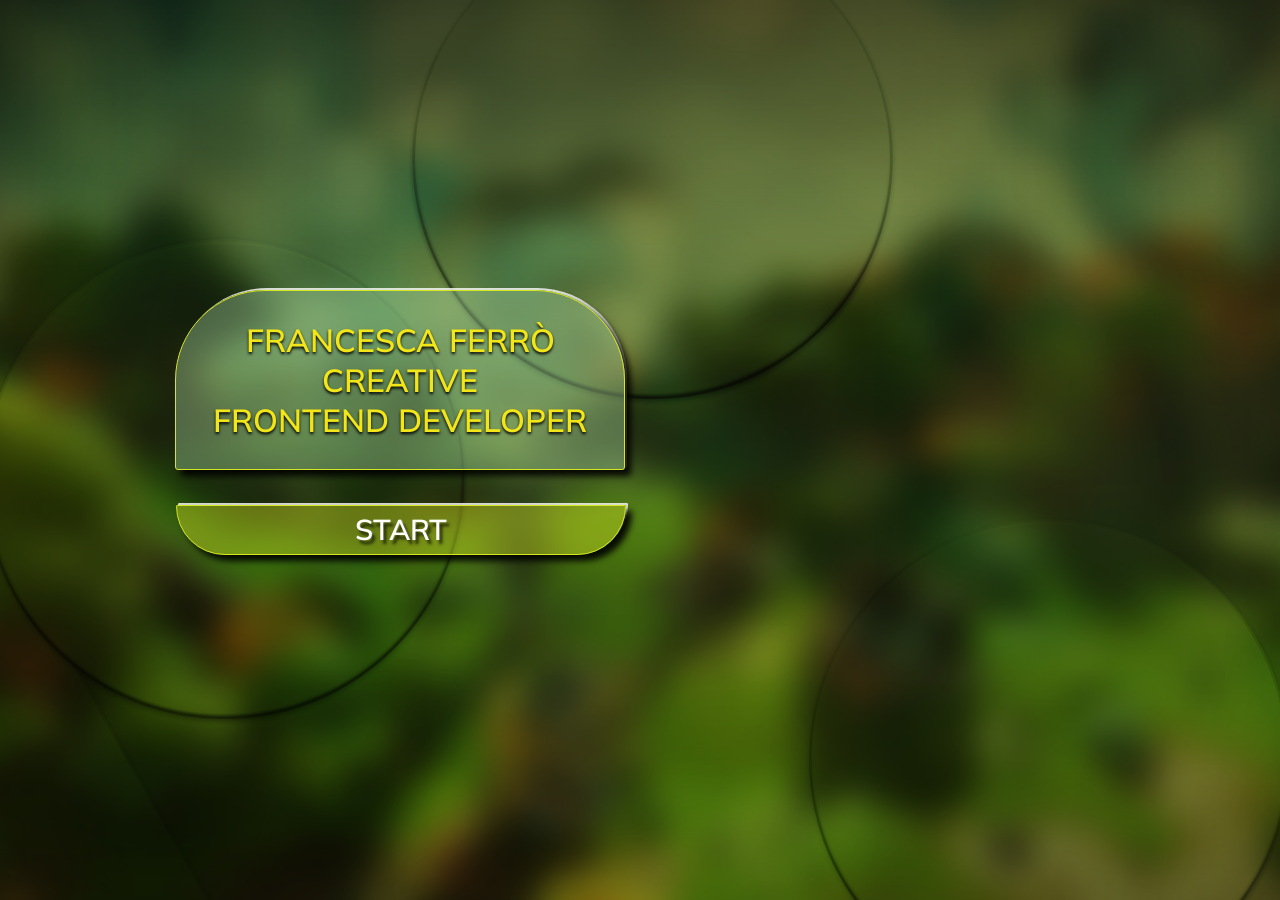
==== index.html @ b74ad6f1 "first commit" ====
<!DOCTYPE html>
<html lang="en">
<head>
    <meta charset="UTF-8">
    <meta name="viewport" content="width=device-width, initial-scale=1.0">
    <title>My portfolio</title>
    <link rel="preconnect" href="https://fonts.googleapis.com">
<link rel="preconnect" href="https://fonts.gstatic.com" crossorigin>
<link href="https://fonts.googleapis.com/css2?family=Mulish:ital,wght@0,200..1000;1,200..1000&display=swap" rel="stylesheet">
    <link rel="stylesheet" href="css/style.css">
</head>
<body>
    <section class="landing-page">
        <div class="landing-container">
            <div class="landing-content">
                <p>
                    FRANCESCA FERRÒ <br>
                    CREATIVE <br>
                    FRONTEND DEVELOPER
                </p>
            </div>
            <div class="button-start">
                <a href="projects.html"><button class="btn">START</button>
                </a>
            </div>
            <div class="landing-video">
                <video autoplay muted loop>
                    <source src="images/Website_Chipolata_Idle_LandingPage.webm" type="video/webm">
                </video>
            </div>
    </section>
    
</body>
</html>
---- css/style.css ----
*{
    margin: 0;
    padding: 0;
    box-sizing: border-box;
}

:root{
    --text_color:#f2e518;
}



.landing-page{
    background: url(../images/background_LandinPage.png)no-repeat center center;
    background-size: cover;
    height: auto;
    
    
}

.landing-container{
    display: flex;
    justify-content: space-between;
    align-items: center;
    height: 100vh;
    overflow: hidden;
   
}


.landing-content{
    position: absolute;
    background: rgba(163,211,156,0.4);
    background-size: contain;
    border-radius: 130px 130px 3px 3px;
    border: 0.8px solid rgb(214, 230, 33);
    box-shadow:  6px 6px 6px rgba(0,0,0,0.9),  2px -2px 0 rgba(255,255,255,0.8);
    margin:auto 0 auto 60px; 
    width: 650px;
    height: 220px;
    display: flex;
    flex-direction: column;
    align-items: center;
    justify-content: center;
    transform: translateX(200px) translateY(-50px);

   
}

.landing-content p{
    position: relative;
    display: block;
    font-family: "Mulish";
    font-weight: 600;
    color: var(--text_color) ;
    text-shadow: 0 2px 3px black;
    text-align: center;
    font-size: 2.8rem;
    margin: 0px auto 0px auto;
    
}

.landing-video{
    height: 107vh;   
}

.landing-video video{
    position: fixed;
    width: 750px;
    height: 750px;
    bottom: 0px;
    right: -80px;  
}

.button-start{
    position: absolute;
    background: rgba(214, 230, 33,0.4) ;
    border: 0.8px solid #d6e621;
    box-shadow:  6px 6px 6px rgba(0,0,0,0.9),  2px -2px 0 rgba(255,255,255,0.8);
    transform: translateX(260px) translateY(150px);  
    width: 650px;
    height: 60px;
    border-radius: 3px 3px 130px 130px;
}

.button-start a{
    display: flex;
    justify-content: center;
    align-items: center;
    text-decoration: none;
   
}

.btn{
    position: relative;
    background: none;
    border: none;
    font-family: "Mulish";
    font-weight: 600;
    color: white;
    text-shadow:  3px 4px 3px rgba(0,0,0,0.7),  0.5px -0.5px 0 rgba(255,255,255,0.3);
    font-size: 2.5rem;
    cursor: pointer;
    margin-top: 5px;
   
}

.btn:hover{
    color: var(--text_color);
    font-size: 3rem;
    
}

/* Media queries */

@media (min-width:1025px) and (max-width:1439px){
    .landing-content{
        width: 450px;
        height: 180px;
        border-radius: 90px 90px 3px 3px;
        transform: translateX(115px) translateY(-70px);
    }

    .landing-content p{
        font-size: 2rem;
    }

    .landing-video video{
        width: 550px;
        height: 550px;
        transform: translateX(710px) translateY(108px);
    }

    .button-start{
        width: 450px;
        height: 50px;
        transform: translateX(176px) translateY(80px);
    }

    .btn{
        font-size: 1.8rem;
    } 
}

@media(min-width:768px) and (max-width:1024px){

    .landing-content{
        width: 450px;
        height: 180px;
        border-radius: 90px 90px 3px 3px;
        transform: translateX(95px) translateY(-70px);
    }

    .landing-content p{
        font-size: 2rem;
    }

    .landing-video video{
        width: 550px;
        height: 550px;
    }

    .button-start{
        width: 450px;
        height: 50px;
        transform: translateX(155px) translateY(80px);
    }

    .btn{
        font-size: 1.8rem;
    }
}

@media (min-width:481px) and (max-width:768px){

    .landing-content{
        width: 350px;
        height: 125px;
        transform: translateX(30px) translateY(-80px);
        border-radius: 60px 60px 3px 3px;
    }

    .landing-content p{
        font-size: 1.4rem;
    }

    .landing-video video{
        width: 525px;
        height: 525px;
    }

    .button-start{
        width: 350px;
        height: 50px;
        transform: translateX(90px) translateY(30px);
    }

    .btn{
        margin-top: 10px;
        font-size: 1.5rem;
    }
}

@media (min-width:376px) and (max-width:480px){
    .landing-page{
        width: 100%;
        height: auto;
        
    }

    .landing-container{
        display: block;
        height: auto;
    }

    .landing-content{
        border-radius: 60px 60px 3px 3px;
        width: 280px;
        height: 125px;
        transform: translateX(20px) translateY(50px);
    }

    .landing-content p{
        font-size: 1.3rem;
        
    }

    .landing-video{
        height: 100vh;
    }

    .landing-video video{
        width: 450px;
        height: 450px;
    }

    .button-start{
        width: 280px;
        height: 45px;
        transform: translateX(82px) translateY(190px);
    }

    .btn{
        font-size: 1.2rem;
        margin-top: 10px;
    }
}
@media (min-width:320px) and (max-width:375px){
    .landing-page{
        width: 100%;
        height: auto;
        
    }

    .landing-container{
        display: block;
        height: auto;
    }

    .landing-content{
        border-radius: 60px 60px 3px 3px;
        width: 280px;
        height: 125px;
        transform: translateX(-5px) translateY(50px);
    }

    .landing-content p{
        font-size: 1.3rem;
    }

    .landing-video{
        height: 100vh;
    }

    .landing-video video{
        width: 450px;
        height: 450px;
    }

    .button-start{
        width: 280px;
        height: 45px;
        transform: translateX(56px) translateY(190px);
    }

    .btn{
        font-size: 1.2rem;
        margin-top: 10px;
    }
}

@media (min-width:0px) and (max-width:320px){
    .landing-page{
        width: 100%;
        height: auto;
        
    }

    .landing-container{
        display: block;
        height: auto;
    }

    .landing-content{
        border-radius: 60px 60px 3px 3px;
        width: 250px;
        height: 125px;
        transform: translateX(-25px) translateY(50px);
    }

    .landing-content p{
        font-size: 1.2rem;
    }

    .landing-video{
        height: 100vh;
    }

    .landing-video video{
        width: 450px;
        height: 450px;
    }

    .button-start{
        width: 250px;
        height: 40px;
        transform: translateX(37px) translateY(190px);
    }

    .btn{
        font-size: 1.2rem;
    }
}
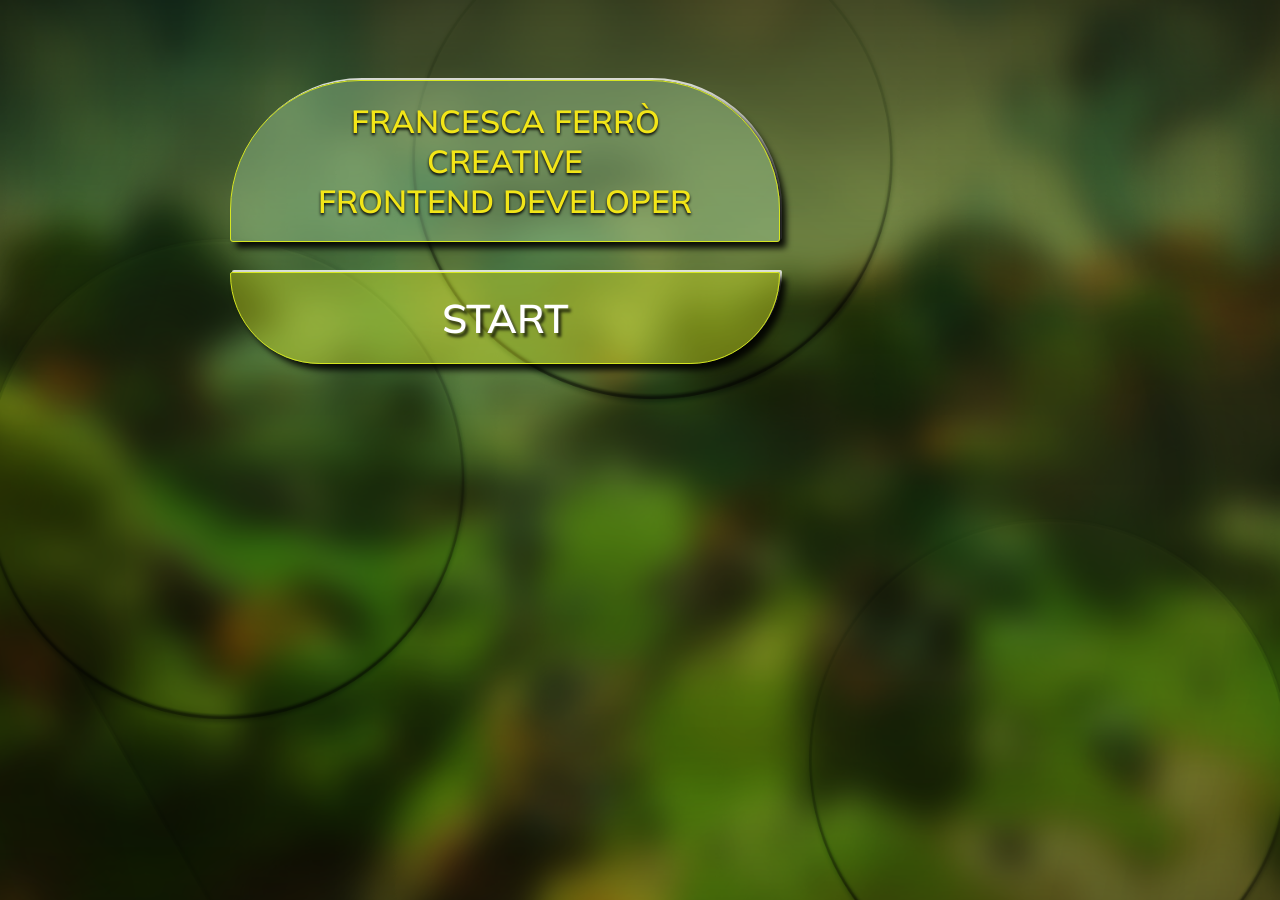
==== commit ae8da367: "second commit adjust webm and layout" ====
--- a/index.html
+++ b/index.html
@@ -11,25 +11,27 @@
     <link rel="stylesheet" href="css/style.css">
 </head>
 <body>
-    <section class="landing-page">
+    <section class="landing-page-section">
         <div class="landing-container">
-            <div class="landing-content">
-                <p>
+            <div class="content-left">
+               <div class="landing-content">
+                   <p>
                     FRANCESCA FERRÒ <br>
                     CREATIVE <br>
                     FRONTEND DEVELOPER
-                </p>
-            </div>
-            <div class="button-start">
-                <a href="projects.html"><button class="btn">START</button>
-                </a>
+                    </p>
+                </div>
+                <div class="button-start">
+                    <a href="projects.html"><button class="btn">START</button>
+                    </a>
+                </div>
             </div>
             <div class="landing-video">
-                <video autoplay muted loop>
+                <video autoplay muted loop preload="none" id="video">
                     <source src="images/Website_Chipolata_Idle_LandingPage.webm" type="video/webm">
                 </video>
             </div>
+        </div>
     </section>
-    
 </body>
 </html>
--- a/css/style.css
+++ b/css/style.css
@@ -9,79 +9,88 @@
     --text_color:#f2e518;
 }
 
-
-
-.landing-page{
+body{
     background: url(../images/background_LandinPage.png)no-repeat center center;
     background-size: cover;
+    width: 100vw;
     height: auto;
+    overflow: hidden;
+}
+
+.landing-page-section{
+    width: 100vw;
+    height:100vh;
+    overflow: hidden;
     
     
 }
 
 .landing-container{
     display: flex;
-    justify-content: space-between;
+    justify-content:space-between;
     align-items: center;
     height: 100vh;
     overflow: hidden;
    
 }
 
+.content-left{
+    display: block;
+    width: 100%;
+    height: auto;
+    margin-left: 15%;
+    
+}
+
 
 .landing-content{
-    position: absolute;
     background: rgba(163,211,156,0.4);
     background-size: contain;
     border-radius: 130px 130px 3px 3px;
     border: 0.8px solid rgb(214, 230, 33);
     box-shadow:  6px 6px 6px rgba(0,0,0,0.9),  2px -2px 0 rgba(255,255,255,0.8);
-    margin:auto 0 auto 60px; 
-    width: 650px;
-    height: 220px;
+    width: auto;
+    height: auto;
     display: flex;
-    flex-direction: column;
     align-items: center;
     justify-content: center;
-    transform: translateX(200px) translateY(-50px);
-
-   
+    overflow: hidden;
+  
 }
 
 .landing-content p{
-    position: relative;
-    display: block;
     font-family: "Mulish";
     font-weight: 600;
     color: var(--text_color) ;
     text-shadow: 0 2px 3px black;
     text-align: center;
     font-size: 2.8rem;
-    margin: 0px auto 0px auto;
+    padding: 20px;
     
 }
 
 .landing-video{
-    height: 107vh;   
+    height: 100vh;
+    display: flex;
+    justify-content: center;
+    align-items: center;
+    overflow: hidden;
+    
 }
 
 .landing-video video{
-    position: fixed;
-    width: 750px;
-    height: 750px;
-    bottom: 0px;
-    right: -80px;  
+    width: 85rem;
+    height: 85rem;
 }
 
 .button-start{
-    position: absolute;
     background: rgba(214, 230, 33,0.4) ;
     border: 0.8px solid #d6e621;
     box-shadow:  6px 6px 6px rgba(0,0,0,0.9),  2px -2px 0 rgba(255,255,255,0.8);
-    transform: translateX(260px) translateY(150px);  
-    width: 650px;
-    height: 60px;
+    width: 100%;
+    height: auto;
     border-radius: 3px 3px 130px 130px;
+    margin-top: 30px;
 }
 
 .button-start a{
@@ -93,7 +102,6 @@
 }
 
 .btn{
-    position: relative;
     background: none;
     border: none;
     font-family: "Mulish";
@@ -102,237 +110,239 @@
     text-shadow:  3px 4px 3px rgba(0,0,0,0.7),  0.5px -0.5px 0 rgba(255,255,255,0.3);
     font-size: 2.5rem;
     cursor: pointer;
-    margin-top: 5px;
+    padding: 20px;
+    text-align: center;
    
 }
 
 .btn:hover{
     color: var(--text_color);
-    font-size: 3rem;
     
 }
 
 /* Media queries */
 
+
+@media (min-width:1920px) and (max-width:2559px){
+    .landing-video video{
+        margin-top: 212px;
+        width: 1050px;
+        height: 1050px;
+    }
+    
+    .content-left{
+        margin-left: 150px;
+    }
+}
+
+@media (min-width:1440px) and (max-width:1919px){
+    
+    .landing-video video{
+        margin-top: 297px;
+        width: 1050px;
+        height: 1050px;
+        padding-right: 90px;
+    }
+
+    .landing-content{
+        width: 550px;
+    }
+
+    .landing-content p{
+        font-size: 2rem;
+    }
+
+    .content-left{
+      margin-left: 150px;
+      padding: 0px;
+      width: 100%;
+    }
+ 
+}
+
 @media (min-width:1025px) and (max-width:1439px){
-    .landing-content{
-        width: 450px;
-        height: 180px;
-        border-radius: 90px 90px 3px 3px;
-        transform: translateX(115px) translateY(-70px);
+
+    .landing-container{
+        display: block;
+    }
+
+    .landing-video video{
+        margin-top: 0px;
+        width: 53rem;
+        height: 53rem;
+        margin-bottom: auto;
+    }
+
+    .landing-content{
+        width: 550px;
+        margin-top: 80px;
     }
 
     .landing-content p{
         font-size: 2rem;
     }
 
-    .landing-video video{
-        width: 550px;
-        height: 550px;
-        transform: translateX(710px) translateY(108px);
-    }
-
-    .button-start{
-        width: 450px;
-        height: 50px;
-        transform: translateX(176px) translateY(80px);
-    }
-
-    .btn{
-        font-size: 1.8rem;
-    } 
+    .content-left{
+      margin-left: 230px;
+      padding: 0px;
+      width: 100%;
+    }
+
+    .button-start{
+        width: 550px;
+    }
+
 }
 
 @media(min-width:768px) and (max-width:1024px){
-
-    .landing-content{
-        width: 450px;
-        height: 180px;
-        border-radius: 90px 90px 3px 3px;
-        transform: translateX(95px) translateY(-70px);
+    
+    .landing-container{
+        display: block;
+    }
+
+    .landing-video video{
+        margin-top: 0px;
+        width: 53rem;
+        height: 53rem;
+        margin-bottom: auto;
+    }
+
+    .landing-content{
+        width: 550px;
+        margin-top: 80px;
     }
 
     .landing-content p{
         font-size: 2rem;
     }
 
-    .landing-video video{
-        width: 550px;
-        height: 550px;
-    }
-
-    .button-start{
-        width: 450px;
-        height: 50px;
-        transform: translateX(155px) translateY(80px);
-    }
-
-    .btn{
-        font-size: 1.8rem;
-    }
+    .content-left{
+      padding: 0px;
+      width: 100%;
+    }
+
+    .button-start{
+        width: 550px;
+    }
+   
 }
 
 @media (min-width:481px) and (max-width:768px){
+    
+    .landing-container{
+        display: block;
+    }
+
+    .landing-video video{
+        margin-top: 0px;
+        width: 47rem;
+        height: 47rem;
+        margin-bottom: auto;
+    }
 
     .landing-content{
         width: 350px;
-        height: 125px;
-        transform: translateX(30px) translateY(-80px);
-        border-radius: 60px 60px 3px 3px;
-    }
-
-    .landing-content p{
-        font-size: 1.4rem;
-    }
-
-    .landing-video video{
-        width: 525px;
-        height: 525px;
+        margin-top: 80px;
+        border-radius: 70px 70px 3px 3px;
+    }
+
+    .landing-content p{
+        font-size: 1.2rem;
+    }
+
+    .content-left{
+      margin-left: 75px;
+      padding: 0px;
+      width: 100%;
     }
 
     .button-start{
         width: 350px;
-        height: 50px;
-        transform: translateX(90px) translateY(30px);
-    }
-
-    .btn{
-        margin-top: 10px;
-        font-size: 1.5rem;
-    }
+    }
+
+    .btn {
+        font-size: 1.2rem;
+        padding: 5px;
+    }
+
 }
 
 @media (min-width:376px) and (max-width:480px){
-    .landing-page{
-        width: 100%;
-        height: auto;
-        
-    }
-
-    .landing-container{
-        display: block;
-        height: auto;
-    }
-
-    .landing-content{
-        border-radius: 60px 60px 3px 3px;
-        width: 280px;
-        height: 125px;
-        transform: translateX(20px) translateY(50px);
-    }
-
-    .landing-content p{
-        font-size: 1.3rem;
-        
-    }
-
-    .landing-video{
-        height: 100vh;
-    }
-
-    .landing-video video{
-        width: 450px;
-        height: 450px;
-    }
-
-    .button-start{
-        width: 280px;
-        height: 45px;
-        transform: translateX(82px) translateY(190px);
-    }
-
-    .btn{
-        font-size: 1.2rem;
-        margin-top: 10px;
+    .landing-container{
+        display: block;
+    }
+
+    .landing-video video{
+        margin-top: 0px;
+        width: 35rem;
+        height: 35rem;
+        margin-bottom: auto;
+    }
+
+    .landing-content{
+        width: 250px;
+        margin-top: 80px;
+        border-radius: 70px 70px 3px 3px;
+    }
+
+    .landing-content p{
+        font-size: 1rem;
+    }
+
+    .content-left{
+      margin-left: 70px;
+      padding: 0px;
+      width: 100%;
+    }
+
+    .button-start{
+        width: 250px;
+    }
+
+    .btn {
+        font-size: 1rem;
+        padding: 5px;
     }
 }
 @media (min-width:320px) and (max-width:375px){
-    .landing-page{
-        width: 100%;
-        height: auto;
-        
-    }
-
-    .landing-container{
-        display: block;
-        height: auto;
-    }
-
-    .landing-content{
-        border-radius: 60px 60px 3px 3px;
-        width: 280px;
-        height: 125px;
-        transform: translateX(-5px) translateY(50px);
-    }
-
-    .landing-content p{
-        font-size: 1.3rem;
-    }
-
-    .landing-video{
-        height: 100vh;
-    }
-
-    .landing-video video{
-        width: 450px;
-        height: 450px;
-    }
-
-    .button-start{
-        width: 280px;
-        height: 45px;
-        transform: translateX(56px) translateY(190px);
-    }
-
-    .btn{
-        font-size: 1.2rem;
-        margin-top: 10px;
-    }
-}
-
-@media (min-width:0px) and (max-width:320px){
-    .landing-page{
-        width: 100%;
-        height: auto;
-        
-    }
-
-    .landing-container{
-        display: block;
-        height: auto;
-    }
-
-    .landing-content{
-        border-radius: 60px 60px 3px 3px;
+    
+    .landing-container{
+        display: block;
+    }
+
+    .landing-video video{
+        margin-top: 0px;
+        width: 35rem;
+        height: 35rem;
+        margin-bottom: auto;
+    }
+
+    .landing-content{
         width: 250px;
-        height: 125px;
-        transform: translateX(-25px) translateY(50px);
-    }
-
-    .landing-content p{
-        font-size: 1.2rem;
-    }
-
-    .landing-video{
-        height: 100vh;
-    }
-
-    .landing-video video{
-        width: 450px;
-        height: 450px;
+        margin-top: 80px;
+        border-radius: 70px 70px 3px 3px;
+    }
+
+    .landing-content p{
+        font-size: 1rem;
+    }
+
+    .content-left{
+      margin-left: 40px;
+      padding: 0px;
+      width: 100%;
     }
 
     .button-start{
         width: 250px;
-        height: 40px;
-        transform: translateX(37px) translateY(190px);
-    }
-
-    .btn{
-        font-size: 1.2rem;
-    }
-}
-
-
-
-
+    }
+
+    .btn {
+        font-size: 1rem;
+        padding: 5px;
+    }
+}
+
+
+
+
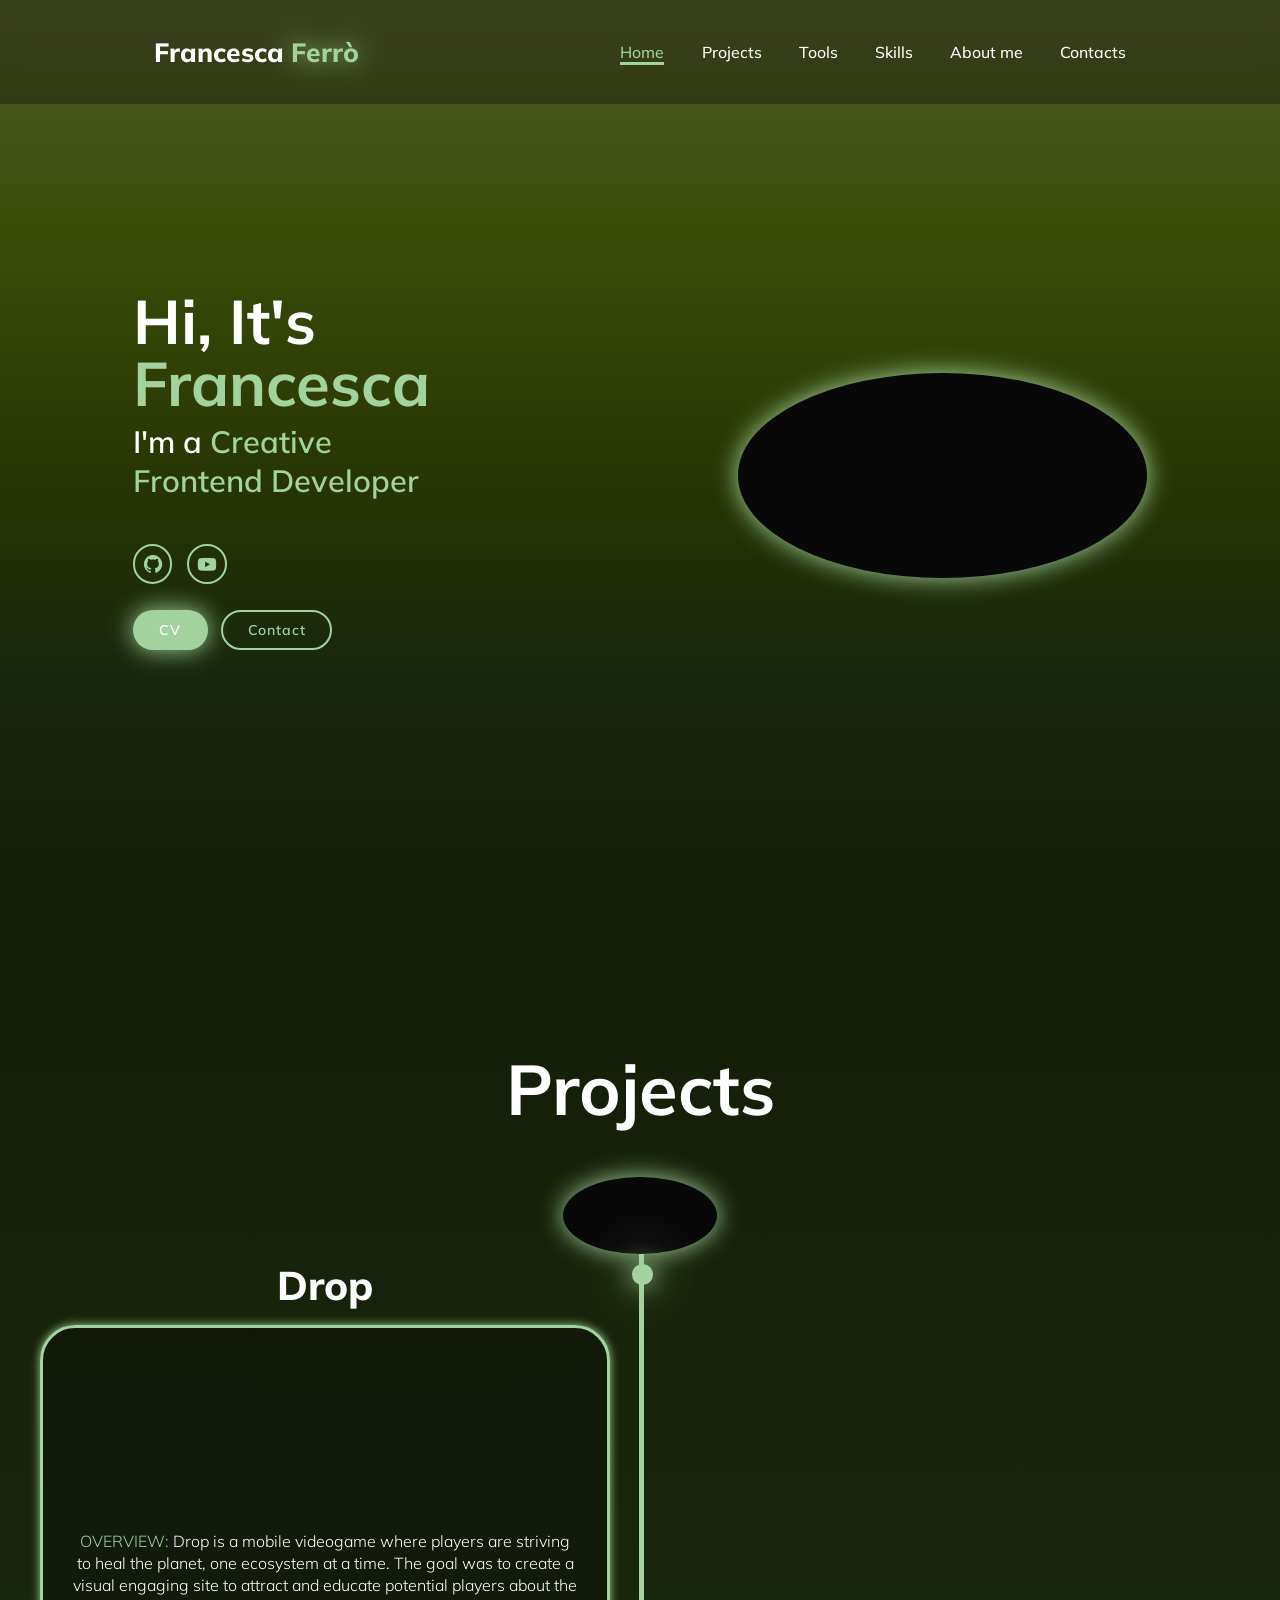
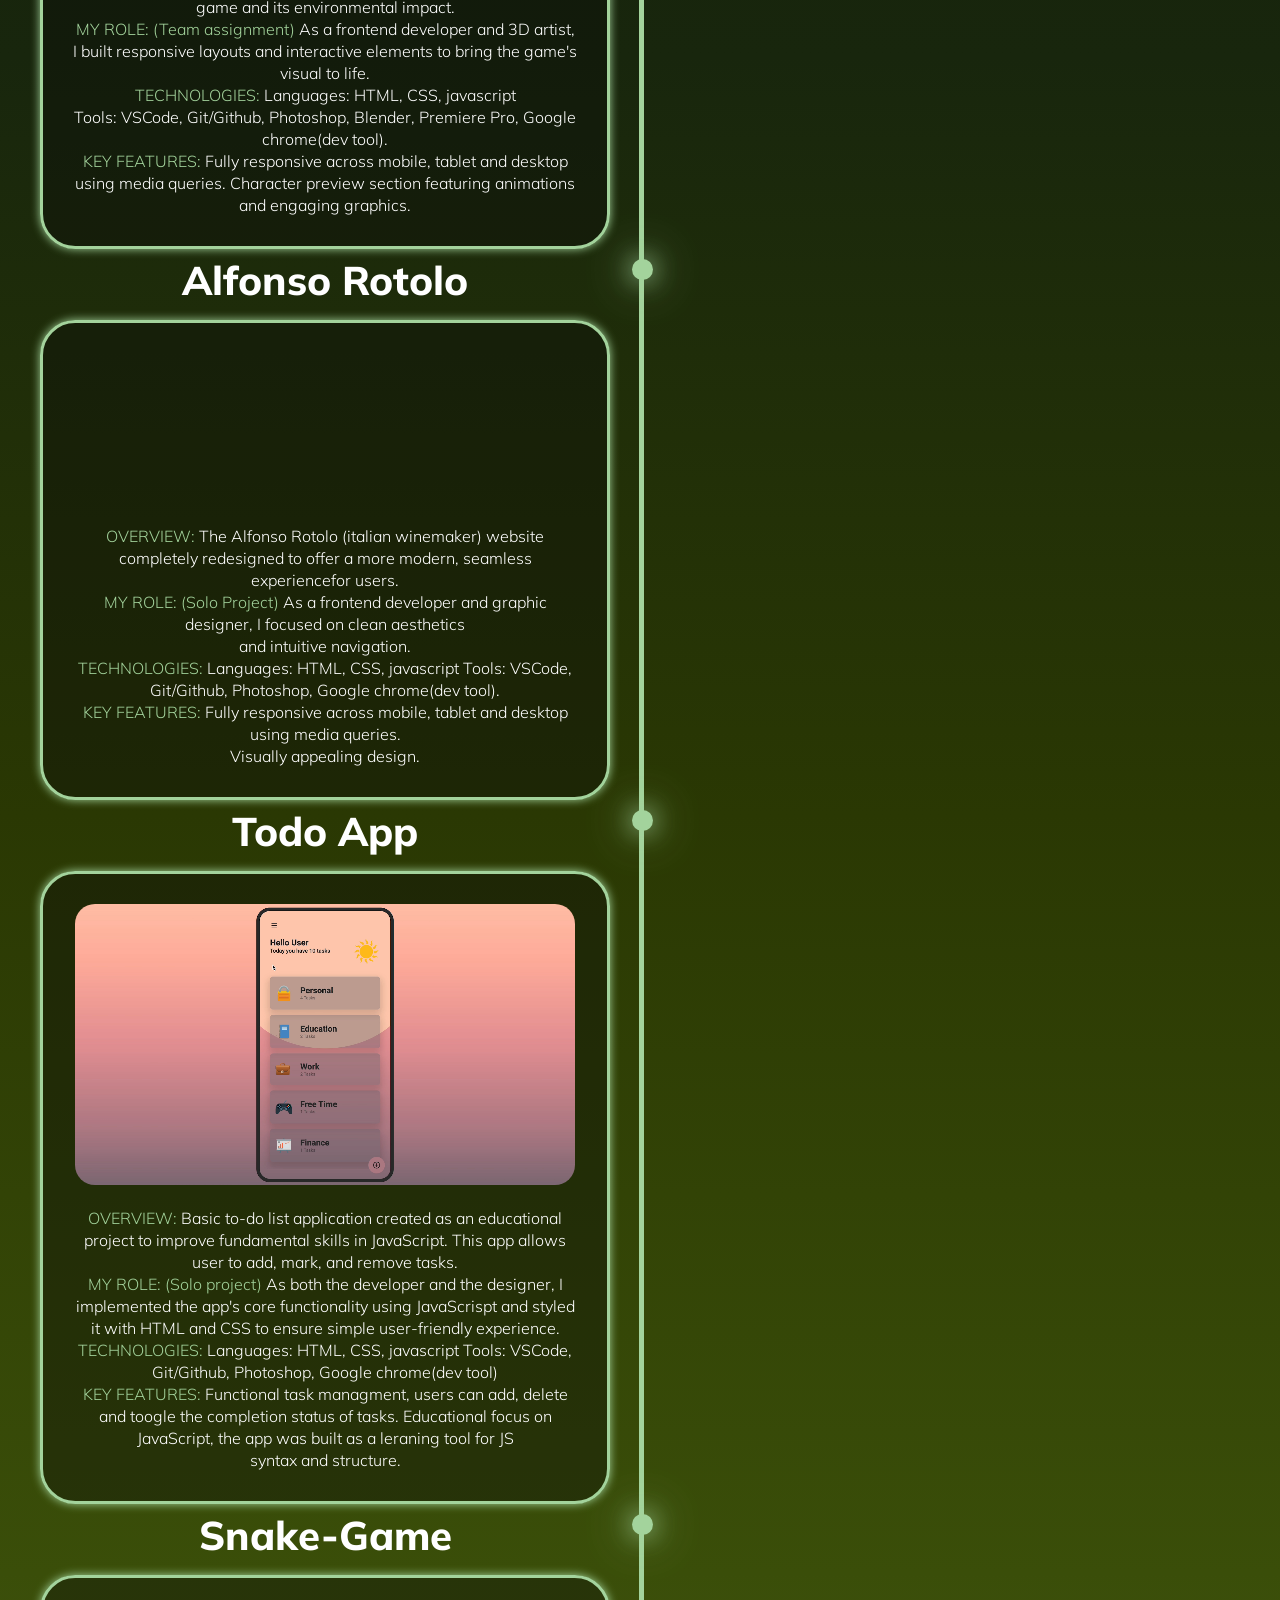
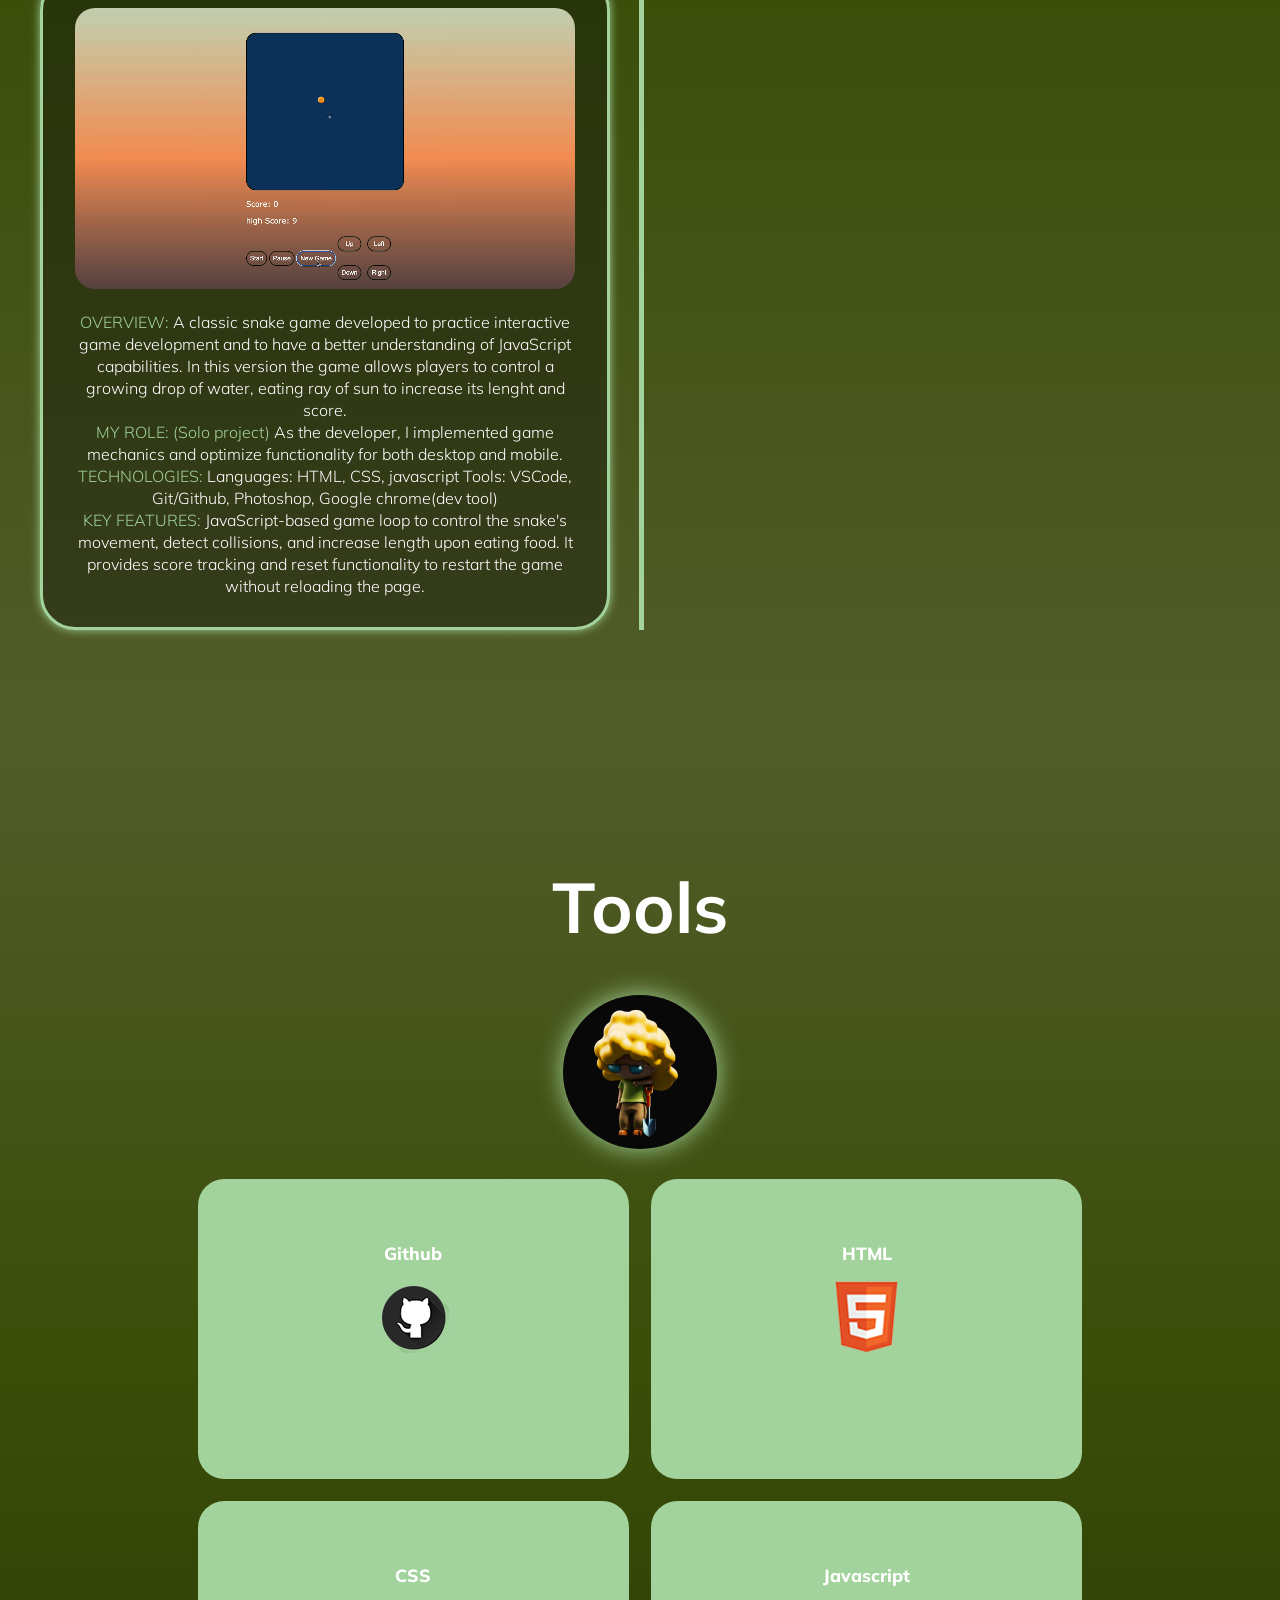
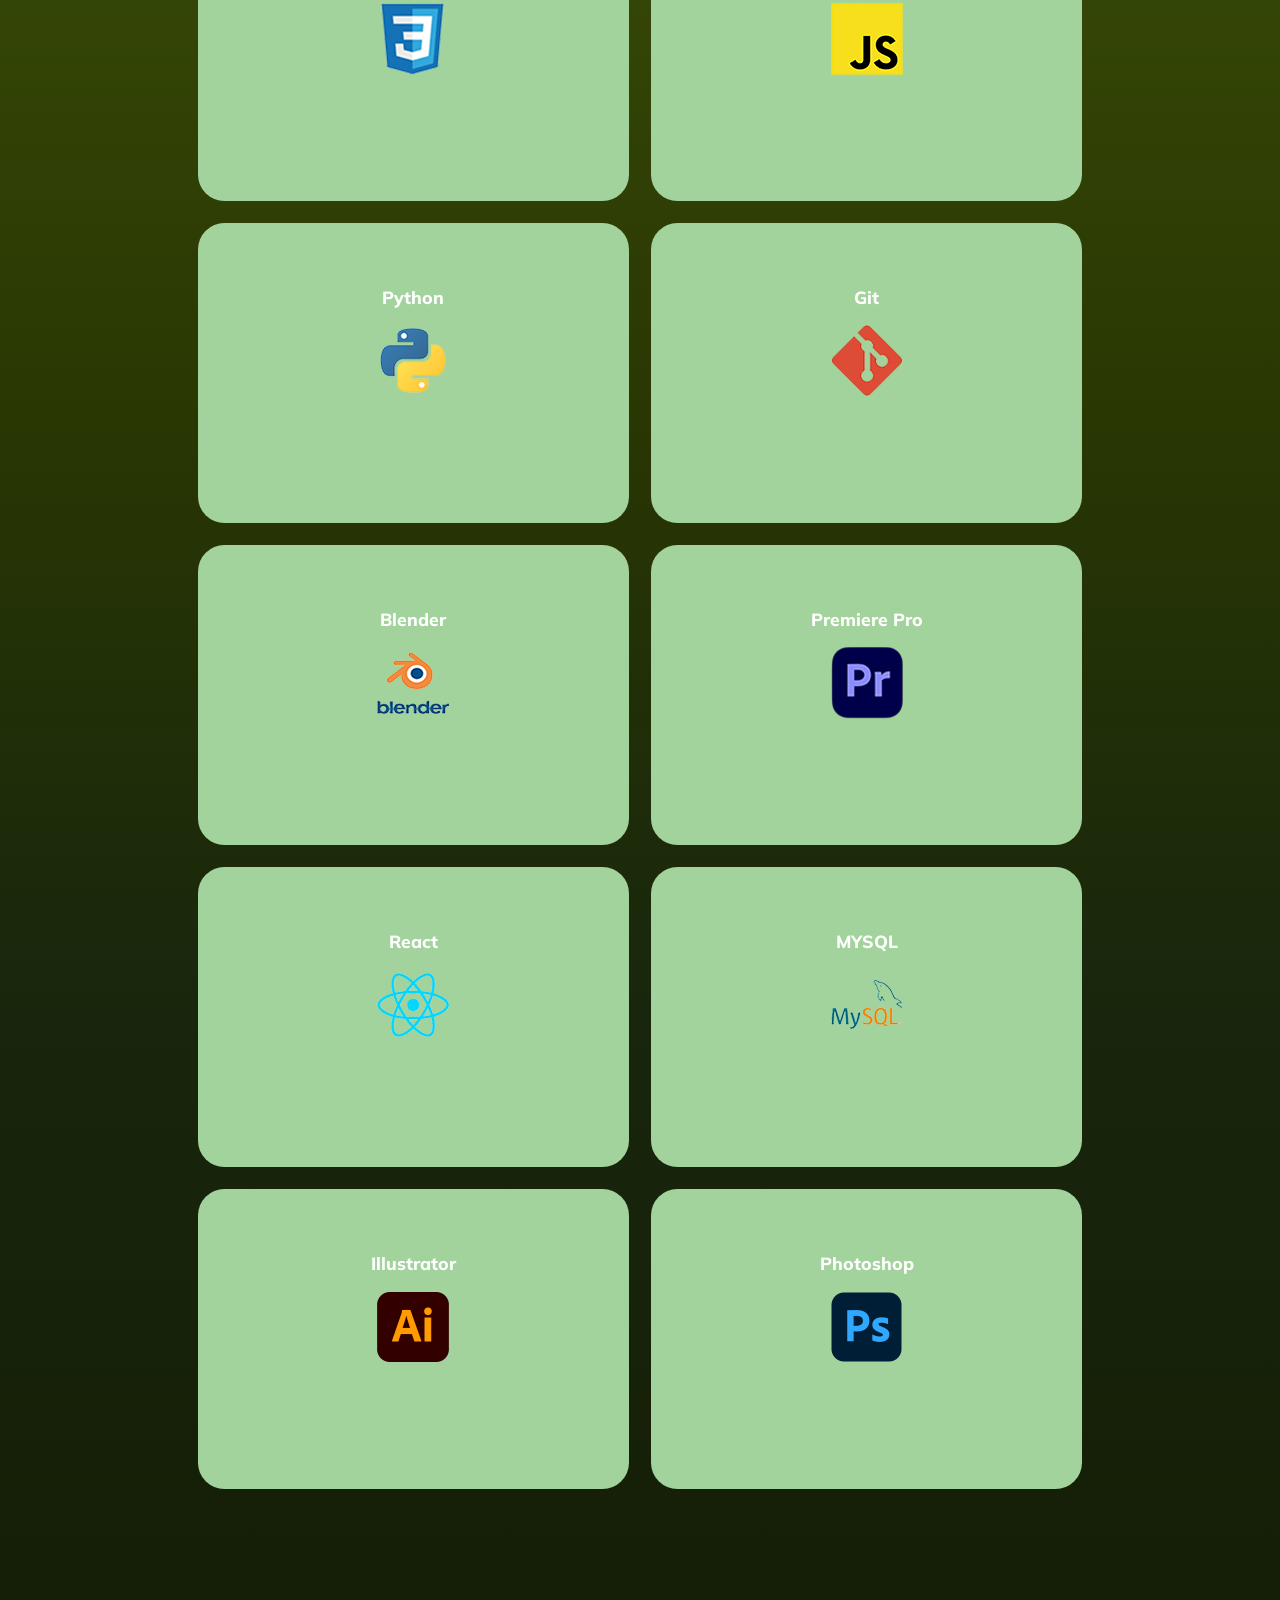
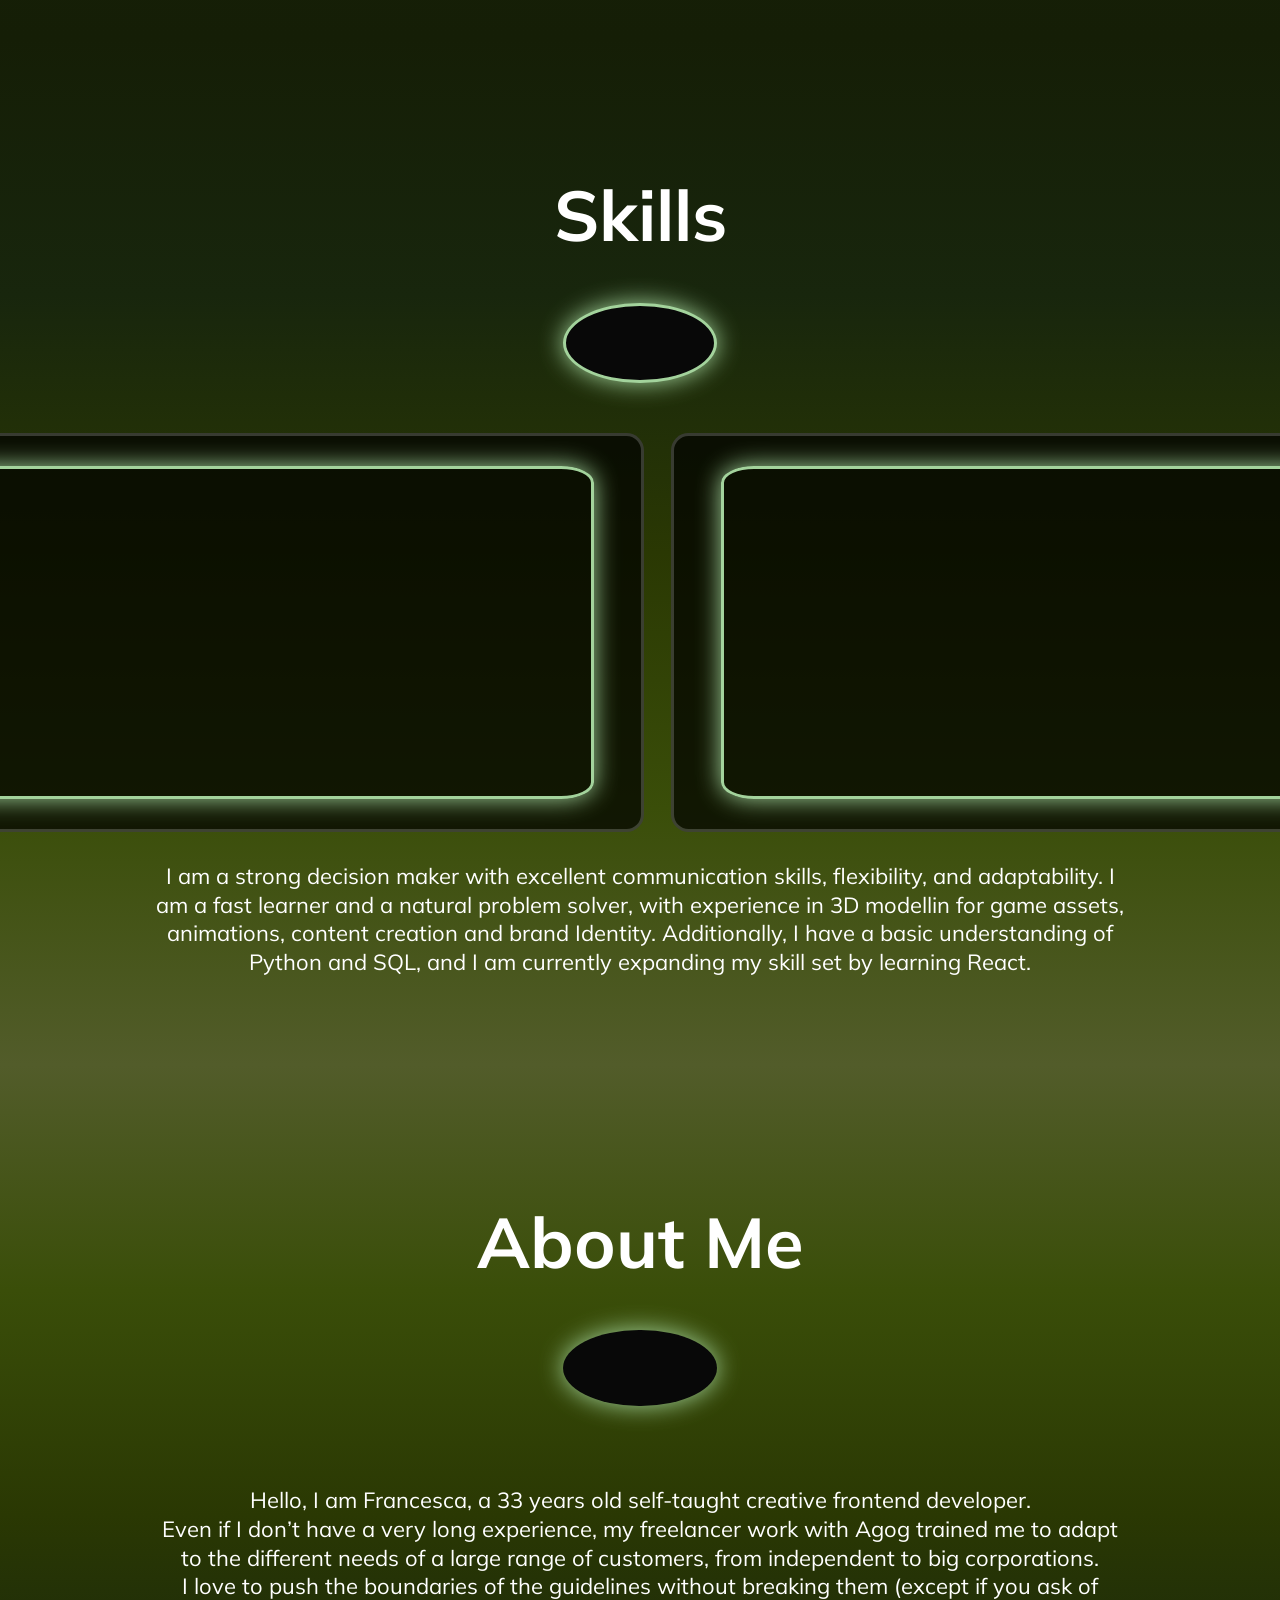
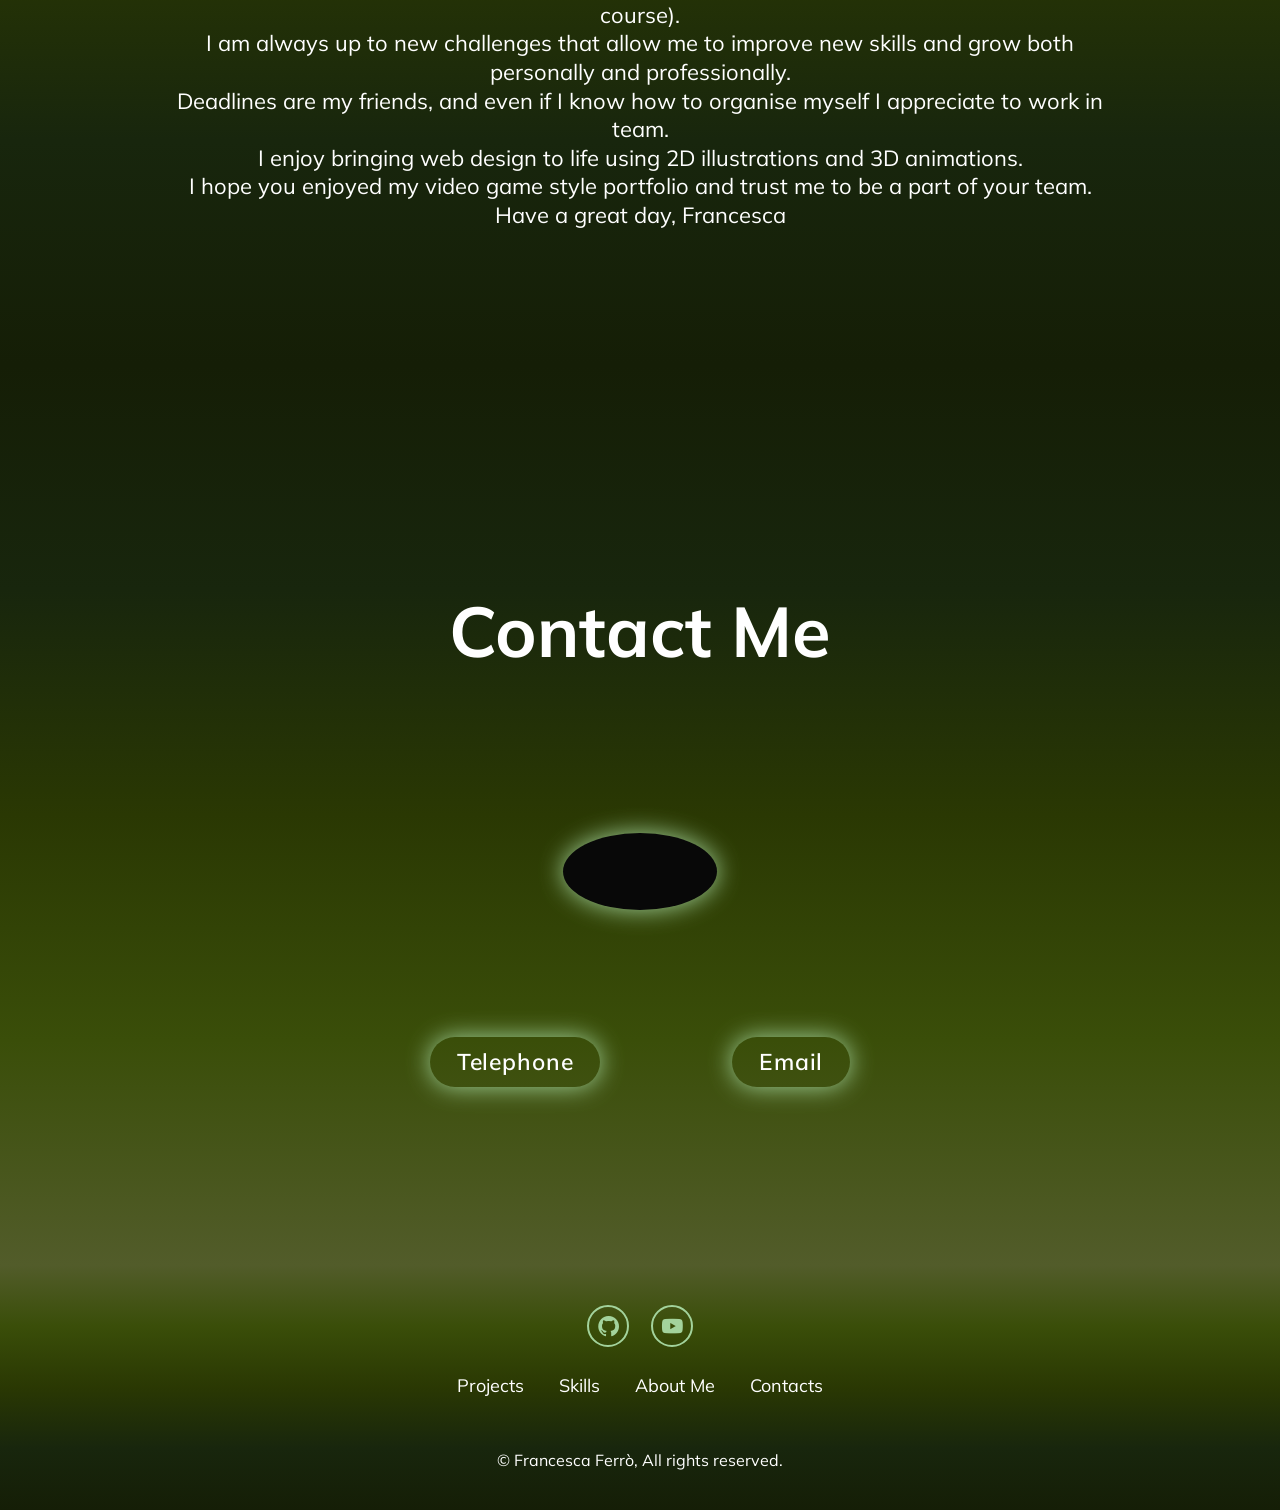
==== commit 488132ba: "First Commit" ====
--- a/index.html
+++ b/index.html
@@ -4,34 +4,327 @@
 <head>
     <meta charset="UTF-8">
     <meta name="viewport" content="width=device-width, initial-scale=1.0">
-    <title>My portfolio</title>
-    <link rel="preconnect" href="https://fonts.googleapis.com">
-<link rel="preconnect" href="https://fonts.gstatic.com" crossorigin>
-<link href="https://fonts.googleapis.com/css2?family=Mulish:ital,wght@0,200..1000;1,200..1000&display=swap" rel="stylesheet">
-    <link rel="stylesheet" href="css/style.css">
+    <title>Portfolio</title>
+    <link rel="preconnect" href="https://fonts.gstatic.com" crossorigin>
+    <link href="https://fonts.googleapis.com/css2?family=Mulish:ital,wght@0,200..1000;1,200..1000&display=swap" rel="stylesheet">
+    <link href='https://unpkg.com/boxicons@2.1.1/css/boxicons.min.css' rel='stylesheet'>
+    <link rel="stylesheet" href="style.css">
 </head>
 <body>
-    <section class="landing-page-section">
-        <div class="landing-container">
-            <div class="content-left">
-               <div class="landing-content">
-                   <p>
-                    FRANCESCA FERRÒ <br>
-                    CREATIVE <br>
-                    FRONTEND DEVELOPER
-                    </p>
-                </div>
-                <div class="button-start">
-                    <a href="projects.html"><button class="btn">START</button>
+    <header class="header">
+        <a href="#home" class="logo">Francesca <span>Ferrò</span></a>
+           
+        <i class='bx bx-menu' id="menu-icon"></i>
+
+        <nav class="navbar">
+            <a href="#home" class="active">Home</a>
+            <a href="#projects" >Projects</a>
+            <a href="#tools" >Tools</a>
+            <a href="#skills" >Skills</a>
+            <a href="#aboutme" >About me</a>
+            <a href="#contact" >Contacts</a>
+        </nav>
+    </header>
+
+
+    <section class="home" id="home">
+        <div class="home-content">
+            <h1>Hi, It's <span>Francesca</span></h1>
+            <h3 class="text-animation">I'm a <span id="animated-text"></span></h3>
+    
+
+            <div class="social-icons">
+                <a href="https://github.com/Francesca-Effe"><i class='bx bxl-github' ></i></a>
+                <a href="#"><i class='bx bxl-youtube'></i></a>
+            </div>
+
+            <div class="btn-group">
+                <a href="./images/CV_Francesca_Ferro.pdf" download="CV_Francesca_Ferro.pdf" class="btn">CV</a>
+                <a href="#contact" class="btn">Contact</a>
+            </div>
+        </div>
+        <div class="home-img">
+            <video autoplay loop preload="none" muted >
+                <source src="./images/Website_Chipolata_Idle_LandingPage.webm" type="video/webm">
+            </video>
+        </div>
+    </section>
+
+    <section class="projects" id="projects">
+        <h2 class="heading">Projects</h2>
+
+        <div class="projects-img">
+            <video autoplay loop preload="none" muted >
+                <source src="./images/Website_Chipolata_Idle_TALKING.webm" type="video/webm">
+            </video>
+        </div>
+
+        <div class="timeline-items">
+            <div class="timeline-item">
+                <div class="timeline-dot"></div>
+                    <div class="timeline-title">Drop</div>
+                    <div class="timeline-content">
+                        <a href="https://francesca-effe.github.io/Drop_website.github.io/"><video autoplay loop muted preload="none">
+                            <source src="./images/Drop_Website_Projects.webm" type="video/webm">
+                        </video></a>
+                        <p> <span>OVERVIEW:</span>
+                            Drop is a mobile videogame where players are striving to heal the planet, one ecosystem at a time.  The goal was to create a visual engaging site to attract and educate potential players about the game and its environmental impact. <br>
+                            <span>MY ROLE: (Team assignment)</span>
+                            As a frontend developer and 3D artist, I built responsive layouts and interactive elements to bring the game's visual to life. <br>
+                            <span>TECHNOLOGIES:</span>
+                            Languages: HTML, CSS, javascript <br>
+                            Tools: VSCode, Git/Github, Photoshop, Blender, Premiere Pro, Google chrome(dev tool). <br>
+                            <span>KEY FEATURES:</span>
+                            Fully responsive across mobile, tablet and desktop using media queries.
+                            Character preview section featuring animations and engaging graphics.</p>
+                    </div>
+            </div>
+        </div>
+        <div class="timeline-items">
+            <div class="timeline-item">
+                <div class="timeline-dot"></div>
+                    <div class="timeline-title">Alfonso Rotolo</div>
+                    <div class="timeline-content">
+                        <a href="https://francesca-effe.github.io/Alfonso_Rotolo_Vini.github.io/"><video autoplay loop muted preload="none">
+                            <source src="./images/Alfonso_Rotolo_WebsiteDemo.webm" type="video/webm">
+                        </video></a>
+                        <p> <span>OVERVIEW:</span>
+                            The Alfonso Rotolo (italian winemaker) website completely redesigned to offer a more modern, seamless experiencefor users. <br>
+                            <span>MY ROLE: (Solo Project)</span>
+                            As a frontend developer and graphic designer, I focused on clean aesthetics <br> and intuitive navigation. <br>
+                            <span>TECHNOLOGIES:</span>
+                            Languages: HTML, CSS, javascript
+                            Tools: VSCode, Git/Github, Photoshop, Google chrome(dev tool). <br>
+                            <span>KEY FEATURES:</span>
+                            Fully responsive across mobile, tablet and desktop using media queries. <br>
+                            Visually appealing design.</p>
+                    </div>
+            </div>
+        </div>
+        <div class="timeline-items">
+            <div class="timeline-item">
+                <div class="timeline-dot"> </div>
+                    <div class="timeline-title">Todo App</div>
+                    <div class="timeline-content">
+                        <a href="https://francesca-effe.github.io/Todoapp.github.io/"><video autoplay loop muted preload="none">
+                            <source src="./images/ToDoList_Website_Demo.webm" type="video/webm">
+                        </video></a> 
+                        <p> <span>OVERVIEW:</span>
+                            Basic to-do list application created as an educational project to improve fundamental skills in JavaScript. This app allows user to add, mark, and remove tasks. <br>
+                            <span>MY ROLE: (Solo project)</span>
+                            As both the developer and the designer, I implemented the app's core functionality using JavaScrispt and styled it with HTML and CSS to ensure simple user-friendly experience. <br>
+                            <span>TECHNOLOGIES:</span>
+                            Languages: HTML, CSS, javascript
+                            Tools: VSCode, Git/Github, Photoshop, Google chrome(dev tool) <br>
+                            <span>KEY FEATURES:</span>
+                            Functional task managment, users can add, delete and toogle the completion status of tasks. Educational focus on JavaScript, the app was built as a leraning tool for JS <br> syntax and structure.</p>
+                    </div>
+            </div>
+        </div>
+        <div class="timeline-items">
+            <div class="timeline-item">
+                <div class="timeline-dot"> </div>
+                    <div class="timeline-title">Snake-Game</div>
+                    <div class="timeline-content">
+                        <a href="https://francesca-effe.github.io/Snake_game_version/"><video autoplay loop muted preload="none">
+                            <source src="./images/Snake_Website_Demo.webm" type="video/webm">
+                        </video></a>
+                        <p> <span>OVERVIEW:</span>
+                            A classic snake game developed to practice interactive game development and to have a better understanding of JavaScript capabilities. In this version the game allows players to control a growing drop of water, eating ray of sun to increase its lenght and score. <br>
+                            <span>MY ROLE: (Solo project)</span>
+                            As the developer, I implemented game mechanics and optimize functionality for both desktop and mobile. <br>
+                            <span>TECHNOLOGIES:</span>
+                            Languages: HTML, CSS, javascript
+                            Tools: VSCode, Git/Github, Photoshop, Google chrome(dev tool) <br>
+                            <span>KEY FEATURES:</span>
+                            JavaScript-based game loop to control the snake's movement, detect collisions, and increase length upon eating food. It provides score tracking and reset functionality to restart the game without reloading the page.</p>
+                    </div>
+            </div>
+        </div>
+    </section>
+
+    <section class="tools" id="tools">
+        <h2 class="heading">Tools</h2>
+
+        <div class="tools-img">
+            <img src="./images/Chipolata_idle_Tools_Clear.png" alt="avatar pic">
+        </div>
+
+        <div class="tools-container">
+            <div class="tools-box">
+                <div class="tools-info">
+                    <h4>Github</h4>
+                    <img src="./images/Github_logo-tools.png" alt="github-logo">
+                </div>
+            </div>
+            <div class="tools-box">
+                <div class="tools-info">
+                    <h4>HTML</h4>
+                    <img src="./images/HTML_tools.png" alt="html-logo">
+                </div>
+            </div>
+            <div class="tools-box">
+                <div class="tools-info">
+                    <h4>CSS</h4>
+                    <img src="./images/CSS_-tools.png" alt="css-logo">
+                </div>
+            </div>
+            <div class="tools-box">
+                <div class="tools-info">
+                    <h4>Javascript</h4>
+                    <img src="./images/Javascript_Logo-tools.png" alt="javascript-logo">
+                </div>
+            </div>
+            <div class="tools-box">
+                <div class="tools-info">
+                    <h4>Python</h4>
+                    <img src="./images/Python_logo-tools.png" alt="Python-logo">
+                </div>
+            </div>
+            <div class="tools-box">
+                <div class="tools-info">
+                    <h4>Git</h4>
+                    <img src="./images/Git-tools.png" alt="Git-logo">
+                </div>
+            </div>
+            <div class="tools-box">
+                <div class="tools-info">
+                    <h4>Blender</h4>
+                    <img src="./images/Blender_logo-tools.png" alt="Blender-logo">
+                </div>
+            </div>
+            <div class="tools-box">
+                <div class="tools-info">
+                    <h4>Premiere Pro</h4>
+                    <img src="./images/PremierePro_logo-tools.png" alt="Premiere-logo">
+                </div>
+            </div>
+            <div class="tools-box">
+                <div class="tools-info">
+                    <h4>React</h4>
+                    <img src="./images/REACT_logo-tools.png" alt="React-logo">
+                </div>
+            </div>
+            <div class="tools-box">
+                <div class="tools-info">
+                    <h4>MYSQL</h4>
+                    <img src="./images/SQL_logo-tools.png" alt="sequel-logo">
+                </div>
+            </div>
+            <div class="tools-box">
+                <div class="tools-info">
+                    <h4>Illustrator</h4>
+                    <img src="./images/adobe-Illustrator-tools.png" alt="illustrator-logo">
+                </div>
+            </div>
+            <div class="tools-box">
+                <div class="tools-info">
+                    <h4>Photoshop</h4>
+                    <img src="./images/adobe-photoshop-logo-tools.png" alt="photoshop-logo">
+                </div>
+            </div>
+        </div>
+    </section>
+
+    <section class="skills" id="skills">
+        <div class="skills-box">
+            <h2 class="heading">Skills</h2>
+
+            <div class="skills-img">
+                <video autoplay loop preload="none" muted class="skills-avatar" >
+                    <source src="./images/Website_Chipolata_Idle_DANCING_SLOW.webm" type="video/webm">
+                </video>
+            </div>
+
+            <div class="wrapper">
+                <div class="skills-item">
+                    <video autoplay loop muted preload="none">
+                        <source src="./images/Video_SkillzPage1.webm" type="video/webm">
+                    </video>
+                   
+                </div>
+                <div class="skills-item">
+                    <video autoplay loop muted preload="none">
+                        <source src="./images/Video_SkillzPage2.webm" type="video/webm">
+                    </video>
+                </div>
+            </div>
+            <p>I am a strong decision maker with excellent communication skills, flexibility, and adaptability. I am a fast learner and a natural problem solver, with experience in 3D modellin for game assets, animations, content creation and brand Identity. Additionally, I have a basic understanding of Python and SQL, and I am currently expanding my skill set by learning React.</p>
+        </div>
+    </section>
+
+    <section class="aboutme" id="aboutme">
+        <div class="aboutme-box">
+            <h2 class="heading">About Me</h2>
+
+            <div class="aboutme-img">
+                <video autoplay loop preload="none" muted class="skills-avatar" >
+                    <source src="./images/Website_Chipolata_Idle_SHY2.webm" type="video/webm">
+                </video>
+            </div>
+            <p>Hello,
+                I am Francesca,  a  33 years old self-taught creative frontend developer.
+                <br> 
+                Even if I don’t have a very long experience, my freelancer work with Agog trained me to adapt to the different needs of a large range of customers,  from independent to big corporations. 
+                <br>
+                I love to push the boundaries of the guidelines without breaking them (except if you ask of course).
+                <br>
+                I  am always up to new challenges that allow me to improve new skills and grow both personally and professionally.
+                <br>
+                Deadlines are my friends, and even if I know how to organise myself I appreciate to work in team. 
+                <br>
+                I enjoy bringing web design to life using  2D illustrations and 3D animations.
+                <br>
+                I hope you enjoyed my video game style portfolio and trust me to be a part of your team. 
+                <br>
+                
+                Have a great day, 
+                Francesca</p>
+        </div>
+    </section>
+
+    <section class="contact" id="contact">
+        <h2 class="heading">Contact Me</h2>
+        <div class="contact-img">
+            <video autoplay loop preload="none" muted class="skills-avatar" >
+                <source src="./images/Website_Chipolata_Idle_TEXTING.webm" type="video/webm">
+            </video>
+        </div>
+            <div class="contact-group">
+                <div class="btn-group-contact">
+                    <a href="tel:+33 781820364" class="btn-contact">Telephone
                     </a>
-                </div>
-            </div>
-            <div class="landing-video">
-                <video autoplay muted loop preload="none" id="video">
-                    <source src="images/Website_Chipolata_Idle_LandingPage.webm" type="video/webm">
-                </video>
-            </div>
-        </div>
-    </section>
+                    <a href="mailto:f.ferrodev@gmail.com" class="btn-contact">Email
+                    </a>
+                </div>  
+            </div>
+    </section>
+
+    <footer class="footer">
+        <div class="social">
+            <a href="https://github.com/Francesca-Effe"><i class='bx bxl-github' ></i></a>
+            <a href="#"><i class='bx bxl-youtube'></i></a>
+        </div>
+
+        <ul class="list">
+            <li>
+                <a href="#projects">Projects</a>
+            </li>
+            <li>
+                <a href="#skills">Skills</a>
+            </li>
+            <li>
+                <a href="#aboutme">About Me</a>
+            </li>
+            <li>
+                <a href="#contact">Contacts</a>
+            </li>
+        </ul>
+        <p class="copyright">
+            &copy; Francesca Ferrò, All rights reserved.
+        </p>
+    </footer>
+
+  <script src="main.js"></script>  
 </body>
 </html>
--- a/style.css
+++ b/style.css
@@ -0,0 +1,781 @@
+
+*{
+    margin: 0;
+    padding: 0;
+    box-sizing: border-box;
+    text-decoration: none;
+    border: none;
+    outline: none;
+    scroll-behavior: smooth;
+    font-family:'Mulish', sans-serif ;
+}
+
+:root {
+    --bg-color:#080808;
+    --second-bg-color:#131313;
+    --text-color:white;
+    --main-color:rgb(163,211,156);
+}
+
+html{
+    font-size: 60%;
+    overflow-x: hidden;
+}
+
+body{
+    color: var(--text-color);
+   
+}
+
+.header{
+    position: fixed;
+    top: 0;
+    left: 0;
+    width: 100%;
+    padding: 4rem 12% 4rem;
+    background: rgba(0, 0, 0, 0.3);
+    backdrop-filter: blur(10px);
+    display: flex;
+    justify-content: space-between;
+    align-items: center;
+    z-index: 5;
+}
+.logo{
+    font-size: 3rem;
+    color: var(--text-color);
+    font-weight: 800;
+    cursor: pointer;
+    transition: 0.3s ease;
+}
+.logo:hover{
+    transform: scale(1.1);
+}
+.logo span{
+    text-shadow: 0 0 25px var(--main-color);
+}
+.navbar a{
+    font-size: 1.8rem;
+    color: var(--text-color);
+    margin-left: 4rem;
+    font-weight: 500;
+    transition: 0.3s ease;
+    border-bottom: 3px solid transparent;
+}
+.navbar a:hover,
+.navbar a.active{
+    color: var(--main-color);
+    border-bottom: 3px solid var(--main-color);
+}
+#menu-icon{
+    font-size: 3.6rem;
+    color: var(--main-color);
+    display: none;
+    cursor: pointer;
+}
+
+section{
+    min-height: 100vh;
+    padding: 10rem 12% 10rem;
+}
+.home{
+    background: linear-gradient(to bottom, rgb(82,92,42),rgb(58,78,9), rgb(42,56,3), rgb(24,38,13), rgb(21,30,6));
+    display: flex;
+    align-items: center;
+    justify-content: center;
+    gap: 35rem;
+}
+.home-content{
+    display: flex;
+    flex-direction: column;
+    align-items: baseline;
+    text-align: left;
+    justify-content: center;
+    margin-top: 3rem;
+}
+span{
+    color: var(--main-color);
+}
+.logo span{
+    color: var(--main-color);
+}
+.home-content h3{
+    margin-bottom: 2rem;
+    margin-top: 1rem;
+    font-size: 3.5rem;
+}
+.home-content h1{
+    font-size: 7rem;
+    font-weight: 700;
+    margin-top: 1.5rem;
+    line-height: 1;
+}
+.home-img video{
+    position: relative;
+    background: var(--bg-color);
+    top: 3rem;
+    width: 32vw;
+    border-radius: 50%;
+    box-shadow: 0 0 25px var(--main-color);
+    cursor: pointer;
+    transition: 0.4s ease-in-out;
+}
+.home-img video:hover{
+    box-shadow: 0 0 25px var(--main-color),
+                0 0 50px var(--main-color),
+                0 0 100px var(--main-color);
+}
+.home-content p{
+    font-size: 1.5rem;
+    font-weight: 500;
+    line-height: 1.8;
+    max-width: 1000px;
+}
+.social-icons a{
+    display: inline-flex;
+    justify-content: center;
+    align-items: center;
+    width: 4.5rem;
+    height: 4.5rem;
+    background: transparent;
+    border: 2px solid var(--main-color);
+    font-size: 2.5rem;
+    border-radius: 50%;
+    color: var(--main-color);
+    margin: 3rem 1.5rem 3rem 0;
+    transition: 0.3s ease-in-out;
+}
+.social-icons a:hover{
+    color: var(--text-color);
+    transform: scale(1.3)translateY(-5px);
+    box-shadow: 0 0 25px var(--main-color);
+    background-color: var(--main-color);
+}
+.btn{
+    display: inline-block;
+    padding: 1rem 2.8rem;
+    background: var(--main-color);
+    box-shadow: 0 0 25px var(--main-color);
+    border-radius: 4rem;
+    font-size: 1.6rem;
+    color:var(--text-color);
+    border: 2px solid transparent;
+    letter-spacing: 0.1rem;
+    font-weight: 600;
+    transition: 0.3s ease-in-out;
+    cursor: pointer;
+}
+.btn:hover{
+    transform: scale(1.05);
+    box-shadow: 0 0 50px var(--main-color);
+}
+.btn-group{
+    display: flex;
+    align-items: center;
+    gap: 1.5rem;
+}
+.btn-group a:nth-of-type(2){
+    background-color: transparent;
+    color: var(--main-color);
+    border: 2px solid var(--main-color);
+    box-shadow: 0 0 25px transparent;
+}
+.btn-group a:nth-of-type(2):hover{
+    box-shadow: 0 0 25px var(--main-color);
+    background-color: var(--main-color);
+    color: var(--text-color);
+}
+.text-animation{
+    font-size: 34px;
+    font-weight: 600;
+    min-width: 280px;
+}
+.text-animation span{
+    position: relative;
+    color: var(--main-color);
+}
+.text-animation span::before{
+    content:"";
+    color: var(--main-color);
+    animation: words 220s infinite;
+}
+.text-animation span::after{
+    content: "";
+    background-color: transparent;
+    position: absolute;
+    width: 100%;
+    height: 100%;
+    right: -8px;
+    animation: cursor-blink 0.3s step-end infinite,;
+    
+}
+@keyframes cursor{
+    to{
+        border-left: 2px solid var(--main-color);
+    }
+}
+
+
+@keyframes cursor-blink {
+    0%, 100% {
+        border-color: transparent;
+    }
+    50% {
+        border-color: var(--main-color);
+    }
+}
+
+
+/* projects */
+.heading{
+    font-size: 8rem;
+    text-align: center;
+    margin: 5rem 0;
+}
+.projects{
+    padding: 100px 15px;
+   background: linear-gradient(to bottom, rgb(21,30,6), rgb(24,38,13), rgb(42,56,3), rgb(58,78,9), rgb(82,92,42));
+}
+.projects video{
+    margin-bottom: 5rem;
+    max-width: 500px;
+    max-height: 400px;
+    border-radius: 20px;
+    margin: 0 auto;
+   
+}
+.timeline-items{
+    max-width: 1200px;
+    margin: auto;
+    display: flex;
+    flex-wrap: wrap;
+    position: relative;
+}
+.timeline-items::before{
+    content: "";
+    position: absolute;
+    width: 5px;
+    height: 100%;
+    background-color: var(--main-color);
+    left: calc(50% - 1px);
+}
+.timeline-item{
+    margin-bottom: 40px;
+    width: 100%;
+    position: relative;
+}
+.timeline-item:last-child{
+    margin-bottom: 0;
+}
+.timeline-item:nth-child(odd){
+    padding-right: calc(50% + 30px);
+    text-align: center;
+}
+.timeline-item:nth-child(even){
+    padding-left: calc(50% + 30px);
+}
+.timeline-dot{
+    height: 21px;
+    width: 21px;
+    background-color: var(--main-color);
+    box-shadow: 0 0 25px var(--main-color),
+                0 0 50px var(--main-color);
+    position: absolute;
+    left: calc(50% - 8px);
+    border-radius: 50%;
+    top: 10px;
+}
+.timeline-title{
+    font-size: 40px;
+    font-weight: 800;
+    color: white;
+    margin: 6px 0 15px;
+}
+.timeline-content{
+    background-color: #0808085f;
+    border: 3px solid var(--main-color);
+    padding: 30px 30px;
+    border-radius: 4rem;
+    box-shadow: 0 0 10px var(--main-color);
+    cursor: pointer;
+    transition: 0.3s ease-in-out;
+}
+.timeline-content:hover{
+    transform: scale(1.05);
+    box-shadow: 0 0 25px var(--main-color);
+}
+.timeline-content p{
+   color: white;
+   font-size: 16px;
+   font-weight: 300;
+   line-height: 22px;
+   margin-top: 20px;
+}
+
+::-webkit-scrollbar{
+    width: 15px;
+}
+::-webkit-scrollbar-thumb{
+    background-color: var(--main-color);
+}
+::-webkit-scrollbar-track{
+    background-color: var(--bg-color);
+    width: 50px;
+}
+.projects-img{
+    flex-basis: 35%;
+    display: flex;
+    justify-content: center;
+}
+.projects-img video{
+    background: var(--bg-color);
+    position: relative;
+    width: 12vw;
+    height: auto;
+    border-radius: 50%;
+    box-shadow: 0 0 25px var(--main-color);
+    cursor: pointer;
+    transition: 0.4s ease-in-out;
+}
+.projects-img video:hover{
+    box-shadow: 0 0 25px var(--main-color),
+                0 0 50px var(--main-color),
+                0 0 100px var(--main-color);
+}
+
+/* tools */
+.tools{
+    background: linear-gradient(to bottom, rgb(82,92,42),rgb(58,78,9), rgb(42,56,3), rgb(24,38,13), rgb(21,30,6));
+    color: black;
+}
+.tools-img{
+    flex-basis: 35%;
+    display: flex;
+    justify-content: center;
+    margin-bottom: 30px;
+}
+.tools-img img{
+    background: var(--bg-color);
+    position: relative;
+    width: 12vw;
+    height: auto;
+    border-radius: 50%;
+    box-shadow: 0 0 25px var(--main-color);
+    cursor: pointer;
+    transition: 0.4s ease-in-out;
+}
+.tools-img img:hover{
+    box-shadow: 0 0 25px var(--main-color),
+                0 0 50px var(--main-color),
+                0 0 100px var(--main-color);
+}
+.tools h2{
+    margin-bottom: 5rem;
+    color: white;
+}
+.tools-container{
+    display: grid;
+    grid-template-columns: repeat(6,1fr);
+    align-items: center;
+    gap: 2.5rem;
+}
+.tools-box{
+    background-color: var(--main-color);
+    height: 300px;
+    border-radius: 3rem;
+    border: 5px solid transparent;
+}
+.tools-box:hover{
+    background:transparent;
+    color: black;
+    border: 5px solid var(--main-color);
+    transform: scale(1.03);
+}
+.tools-box .tools-info{
+    display: flex;
+    flex-direction: column;
+    text-align: center;
+    max-height: 200px;
+    justify-content: center;
+    align-items: center;
+    padding: 12rem 5rem;
+}
+.tools-info h4{
+    font-size: 2rem;
+    font-weight: 800;
+    line-height: 2;
+    text-align: center;
+    color: var(--text-color);
+    margin:  10px auto;
+}
+.tools-info img{
+  /*   margin: auto; */
+}
+
+/* skills */
+.skills{
+   background: linear-gradient(to bottom, rgb(21,30,6), rgb(24,38,13), rgb(42,56,3), rgb(58,78,9), rgb(82,92,42));
+}
+.skills-box{
+    background-size: cover;
+    display: flex;
+    align-items: center;
+    justify-content: center;
+    flex-direction: column;
+}
+.skills .heading{
+    margin-bottom: 5rem;
+}
+.skills-img{
+    flex-basis: 35%;
+    display: flex;
+    justify-content: center;
+}
+.skills-img .skills-avatar{
+    background: var(--bg-color);
+    position: relative;
+    margin-bottom: 50px;
+    width: 12vw;
+    height: auto;
+    border-radius: 50%;
+    box-shadow: 0 0 25px var(--main-color);
+    cursor: pointer;
+    transition: 0.4s ease-in-out;
+}
+.skills-img video:hover{
+    box-shadow: 0 0 25px var(--main-color),
+                0 0 50px var(--main-color),
+                0 0 100px var(--main-color);
+}
+
+.skills-box video{
+    width: 75rem;
+    border-radius: 5%;
+    border: 3px solid var(--main-color);
+    box-shadow: 0 0 25px var(--main-color);
+}
+.wrapper{
+    display: grid;
+    grid-template-columns: repeat(2,1fr);
+    gap: 3rem;
+}
+.skills-item{
+    width: 100%;
+    height: auto;
+    background: rgba(0, 0, 0, 0.7);
+    border: 3px solid rgba(238, 238, 238, 0.2);
+    border-radius: 2rem;
+    margin: 0 2rem;
+    padding: 30px 30px;
+    display: flex;
+    flex-direction: column;
+    align-items: center;
+    justify-content: center;
+    text-align: center;
+    gap: 1.5rem;
+    color: white;
+    cursor: pointer;
+    
+}
+.skills-item:hover{
+    border: 3px solid var(--main-color);
+    transform: translateY(-10px) scale(1.03);
+    box-shadow: 0 0 50px var(--main-color);
+}
+.skills-item h2{
+    font-size: 2.8rem;
+}
+.skills-box p{
+    font-size: 2.5rem;
+    text-align: center;
+    line-height: 1.3;
+    margin-top: 30px;
+}
+/* about me */
+.aboutme{
+    background: linear-gradient(to bottom, rgb(82,92,42),rgb(58,78,9), rgb(42,56,3), rgb(24,38,13), rgb(21,30,6));
+}
+.aboutme-box{
+    display: flex;
+    align-items: center;
+    justify-content: center;
+    flex-direction: column;
+}
+.aboutme-img{
+    flex-basis: 35%;
+    display: flex;
+    justify-content: center;
+}
+.aboutme-img video{
+    background: var(--bg-color);
+    position: relative;
+    margin-bottom: 50px;
+    width: 12vw;
+    height: auto;
+    border-radius: 50%;
+    box-shadow: 0 0 25px var(--main-color);
+    cursor: pointer;
+    transition: 0.4s ease-in-out;
+}
+.aboutme-img video:hover{
+    box-shadow: 0 0 25px var(--main-color),
+    0 0 50px var(--main-color),
+    0 0 100px var(--main-color);
+}
+.aboutme-box p{
+    font-size: 2.5rem;
+    text-align: center;
+    line-height: 1.3;
+    margin-top: 30px;
+}
+
+
+
+/* contact */
+.contact{
+    background: linear-gradient(to bottom, rgb(21,30,6), rgb(24,38,13), rgb(42,56,3), rgb(58,78,9), rgb(82,92,42));
+    display: flex;
+    align-items: center;
+    justify-content: center;
+    flex-direction: column;
+    gap: 3rem;
+    text-align: center;
+}
+.contact h2{
+    margin-bottom: 15rem;
+    color: white;
+}
+.contact-img{
+    flex-basis: 35%;
+    display: flex;
+    justify-content: center;
+}
+.contact-img video{
+    background: var(--bg-color);
+    position: relative;
+    margin-bottom: 50px;
+    width: 12vw;
+    height: auto;
+    border-radius: 50%;
+    box-shadow: 0 0 25px var(--main-color);
+    cursor: pointer;
+    transition: 0.4s ease-in-out;
+}
+.contact-img video:hover{
+    box-shadow: 0 0 25px var(--main-color),
+    0 0 50px var(--main-color),
+    0 0 100px var(--main-color);
+}
+.contact-box{
+    display: flex;
+    justify-content: center;
+    align-items: center;
+    flex-direction: column;
+}
+.btn-contact{
+    display: inline-block;
+    background: transparent;
+    padding: 1rem 2.8rem;
+    box-shadow: 0 0 25px var(--main-color);
+    border-radius: 4rem;
+    font-size: 2.6rem;
+    color:var(--text-color);
+    border: 2px solid transparent;
+    letter-spacing: 0.1rem;
+    font-weight: 600;
+    transition: 0.3s ease-in-out;
+    cursor: pointer;
+}
+.btn-contact:hover{
+    transform: scale(1.05);
+    box-shadow: 0 0 50px var(--main-color);
+    background: var(--main-color);
+}
+.btn-group-contact{
+    display: flex;
+    align-items: center;
+    gap: 15rem;
+    margin-top: 50px;
+}
+
+
+
+/* footer */
+.footer{
+    position: relative;
+    bottom: 0;
+    width: 100%;
+    padding: 40px 0;
+    background: linear-gradient(to bottom, rgb(82,92,42),rgb(58,78,9), rgb(42,56,3), rgb(24,38,13), rgb(21,30,6));
+}
+.footer .social{
+    text-align: center;
+    padding-bottom:25px ;
+    color: var(--main-color);
+}
+.footer .social a{
+    font-size: 25px;
+    color: var(--main-color);
+    border: 2px solid var(--main-color);
+    width: 42px;
+    height: 42px;
+    line-height: 42px;
+    display: inline-block;
+    text-align: center;
+    border-radius: 50%;
+    margin: 0 10px;
+    transition: 0.3s ease-in-out;
+}
+.footer .social a:hover{
+    transform: scale(1.2) translateY(-10px);
+    background-color: var(--main-color);
+    color: black;
+    box-shadow: 0 0 25px var(--main-color);
+}
+.footer ul{
+    margin-top: 0;
+    padding: 0;
+    font-size: 18px;
+    line-height: 1.6;
+    margin-bottom: 0;
+    text-align: center;
+}
+.footer ul li a{
+    color: white;
+    border-bottom: 3px solid transparent;
+    transition: 0.3s ease-in-out;
+}
+.footer ul li a:hover{
+    border-bottom: 3px solid var(--main-color);
+}
+.footer ul li{
+    display: inline-block;
+    padding: 0 15px;
+}
+.footer .copyright{
+    margin-top: 50px;
+    text-align: center;
+    font-size: 16px;
+    color: white;
+}
+
+@media(max-width:1285px){
+    html{
+        font-size: 55%;
+    }
+    .tools-container{
+        padding-bottom: 7rem;
+        grid-template-columns: repeat(2,1fr);
+        margin: 0 5rem;
+    }
+}
+@media(max-width:991px){
+    header{
+        padding: 2rem 3%;
+    }
+    section{
+        padding: 10rem 3% 2rem;
+    }
+    .timeline-items::before{
+        left: 7px;
+    }
+    .timeline-item:nth-child(odd){
+        padding-right: 0;
+        text-align: left;
+    }
+    .timeline-item:nth-child(odd),
+    .timeline-item:nth-child(even){
+        padding-left: 37px;
+    }
+    .timeline-dot{
+        left: 0;
+    }
+    .tools{
+        padding-bottom: 7rem;
+    }
+    .skills .wrapper{
+        grid-template-columns: repeat(1,1fr);
+    }
+    .skills-box video{
+        width: 45rem;
+    }
+    .contact form{
+        flex-direction: column;
+    }
+    .footer{
+        padding: 2rem 3%;
+    }
+}
+@media(max-width:895px){
+    #menu-icon{
+        display: block;
+    }
+    .navbar{
+        position: absolute;
+        top: 100%;
+        right: 0;
+        width: 50%;
+        padding: 1rem 3%;
+        background: rgba(0, 0, 0, 0.8);
+        backdrop-filter: blur(20px);
+        border-bottom-left-radius: 2rem;
+        border-left: 2px solid var(--main-color);
+        border-bottom: 2px solid var(--main-color);
+        display: none;
+    }
+    .navbar.active{
+        display: block;
+    }
+    .navbar a{
+        display: block;
+        font-size: 2rem;
+        margin: 3rem 0;
+        color: white;
+    }
+    .home{
+        flex-direction: column-reverse;
+    }
+    .home-content h3{
+        font-size: 2.6rem;
+    }
+    .home-content h1{
+        font-size: 8rem;
+        margin-top: 3rem;
+    }
+    .home-content p{
+        max-width: 600px;
+        margin: 0 auto;
+    }
+    .home-img video{
+        width: 56vw;
+    }
+    .projects{
+        padding: 100px 15px;
+    }
+    .projects video{
+        margin-bottom: 3rem;
+        max-width: 350px;
+        max-height: 300px;
+        border-radius: 20px;
+       
+    }
+    .projects-img video{
+        border-radius: 50%;
+    }
+    .tools h2{
+        margin-bottom: 5rem;
+    }
+    .tools-img img{
+        margin-bottom: 30px;
+    }
+    .tools-info img{
+        width: 50%;
+    }
+
+    .tools-container{
+        grid-template-columns: repeat(1,1fr);
+    }
+    .aboutme-box p{
+        line-height: 3.5rem;
+        font-size: 2.5rem;
+    }
+}
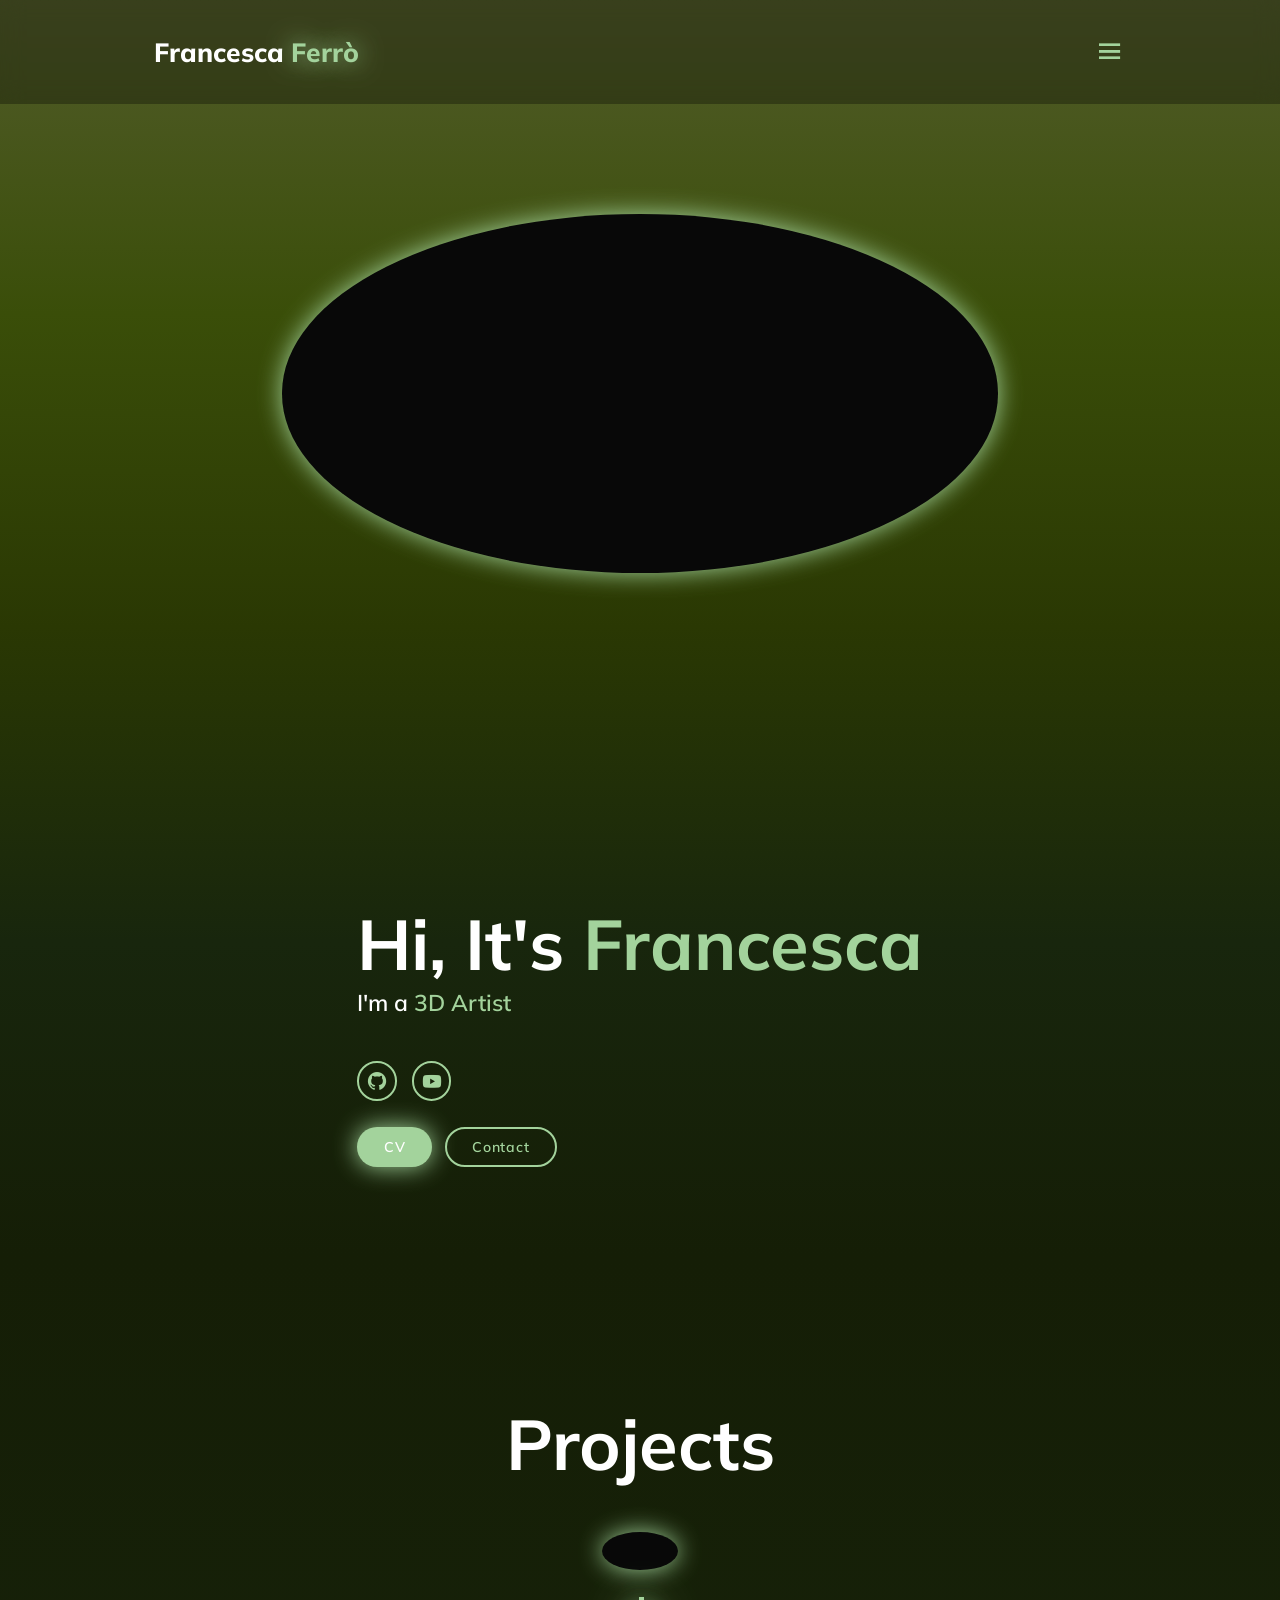
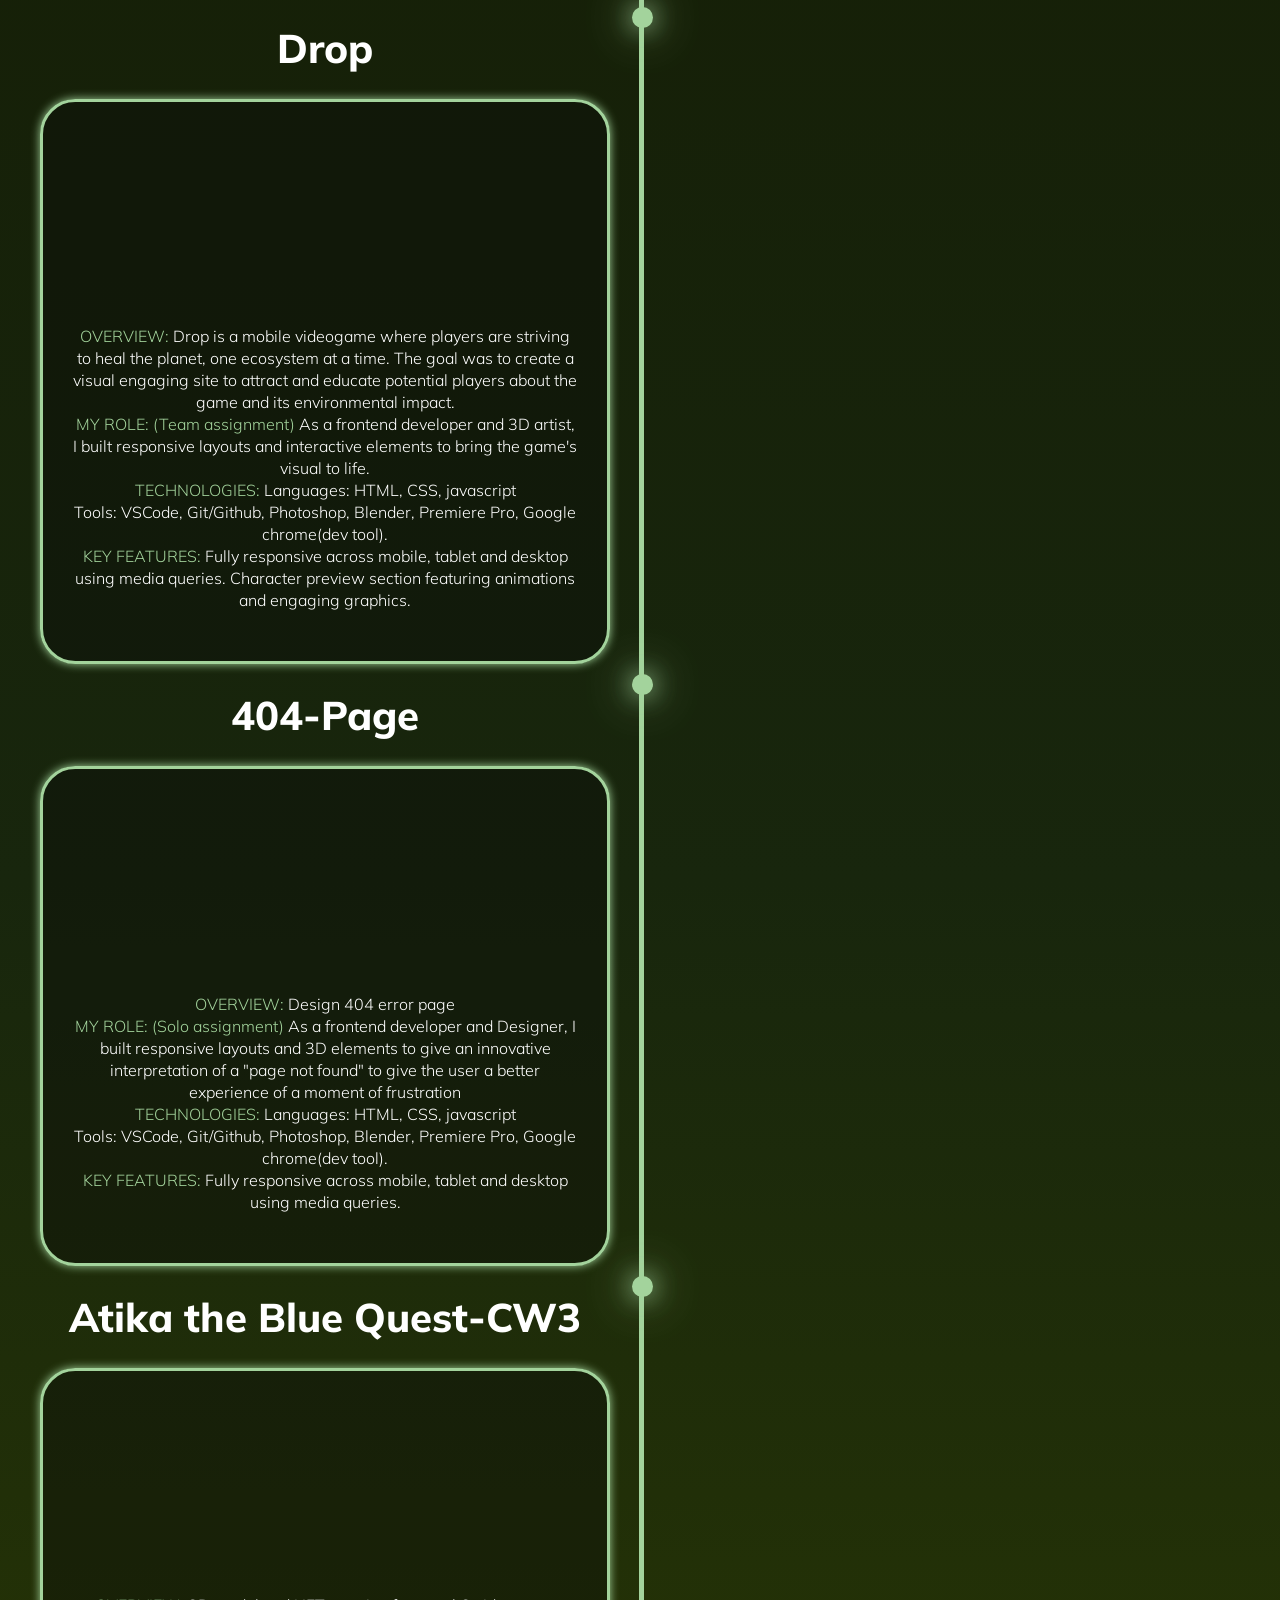
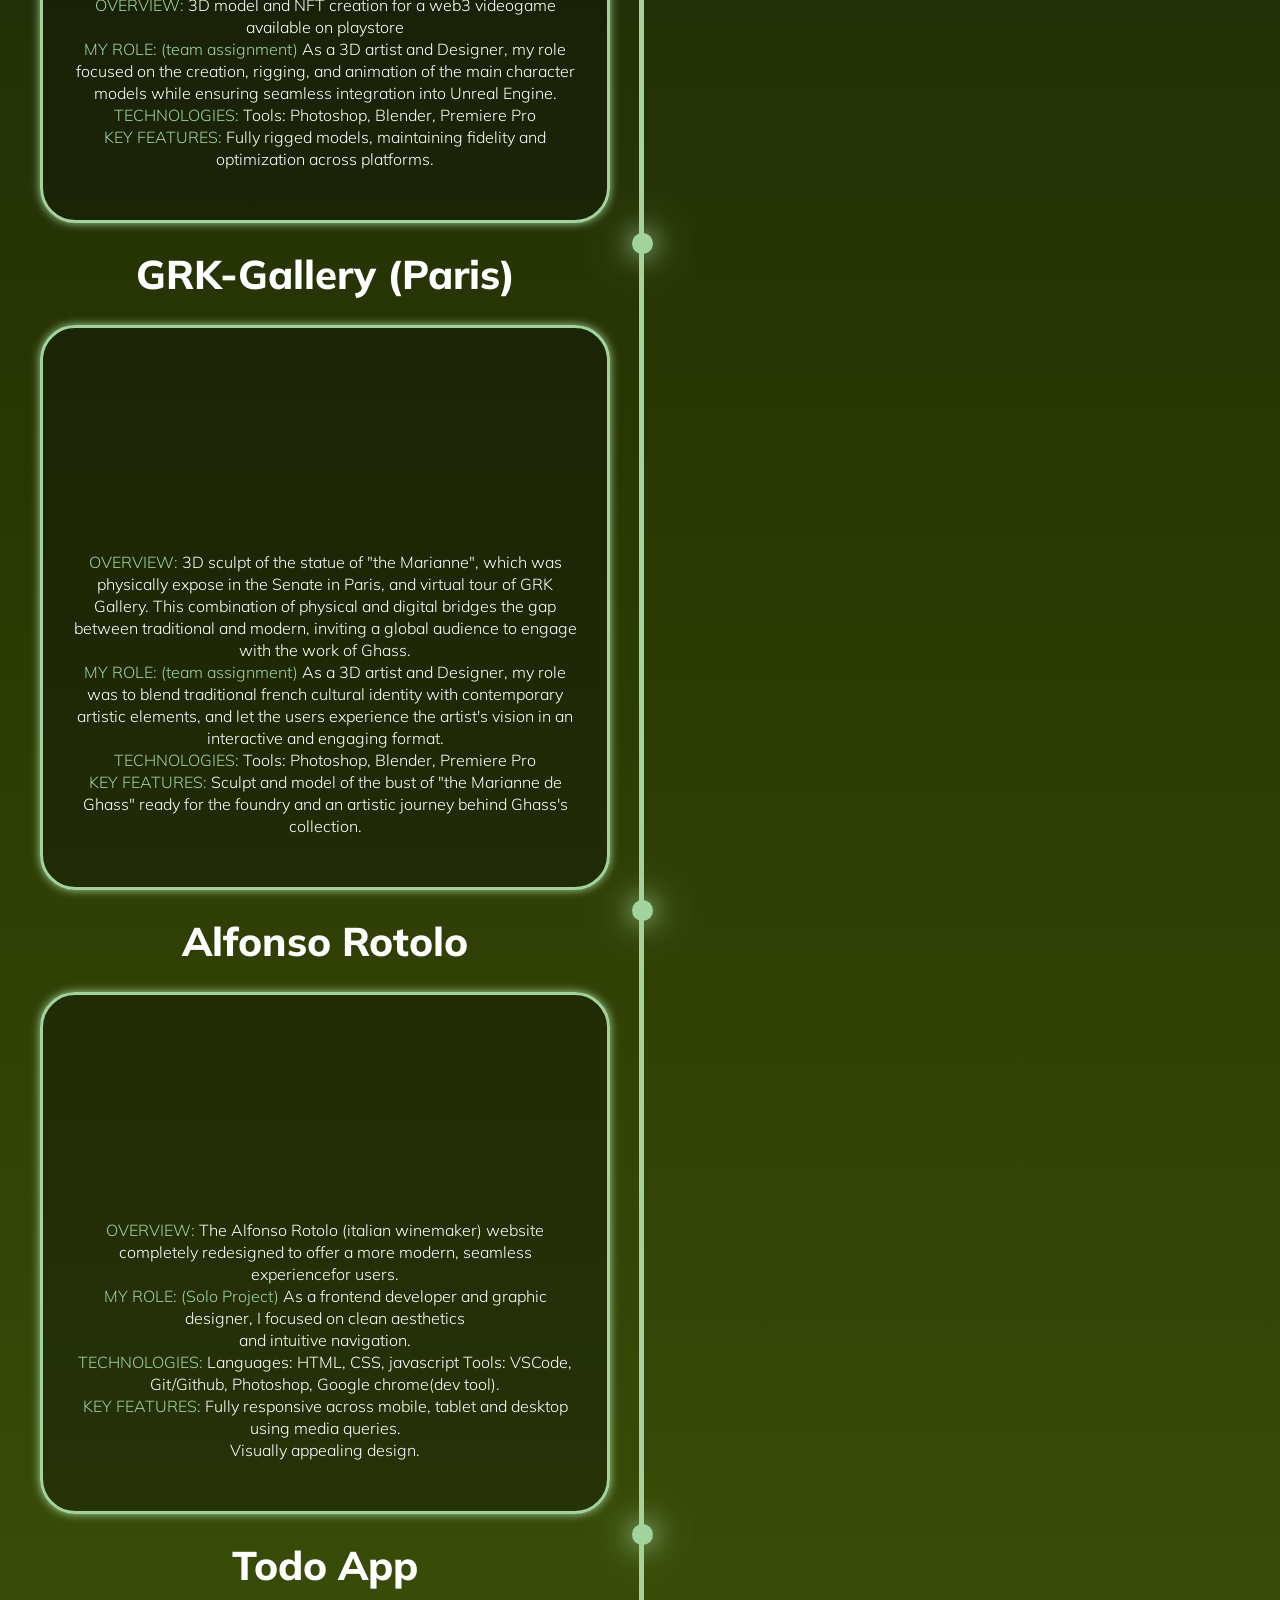
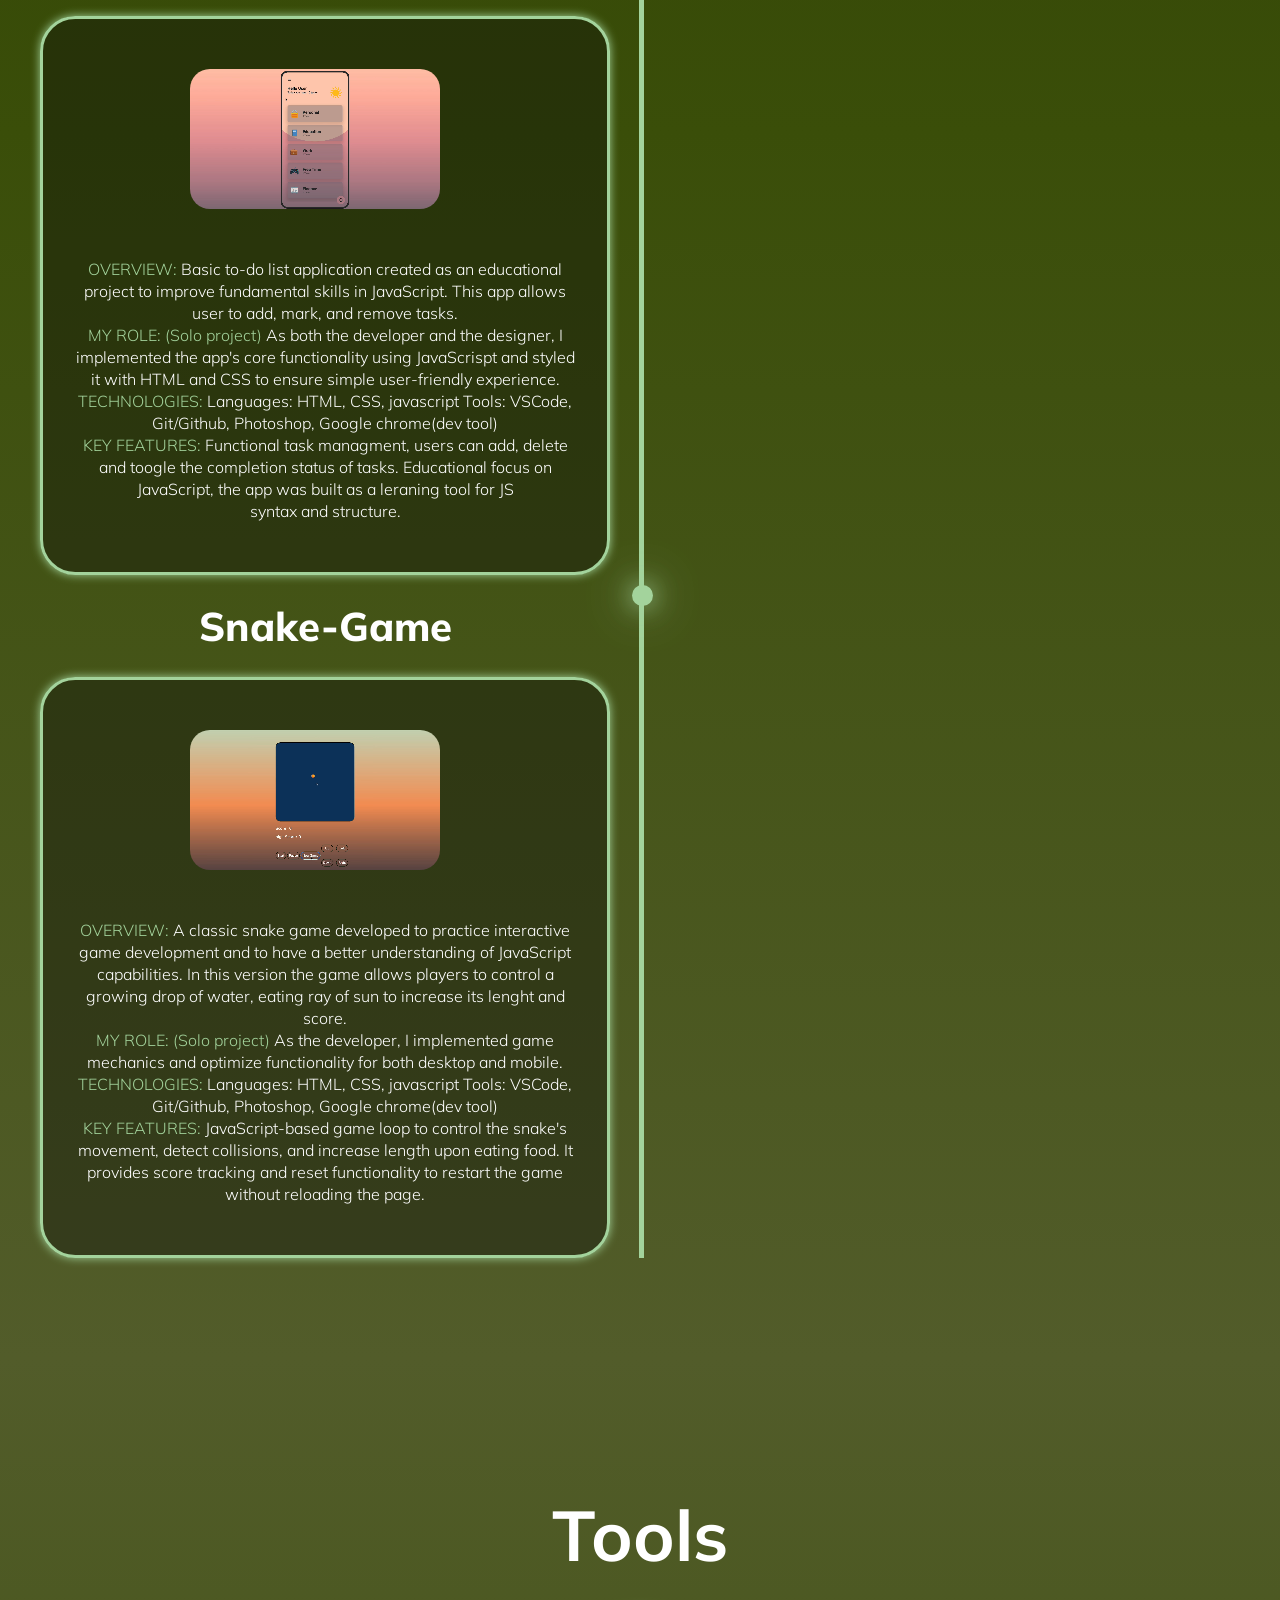
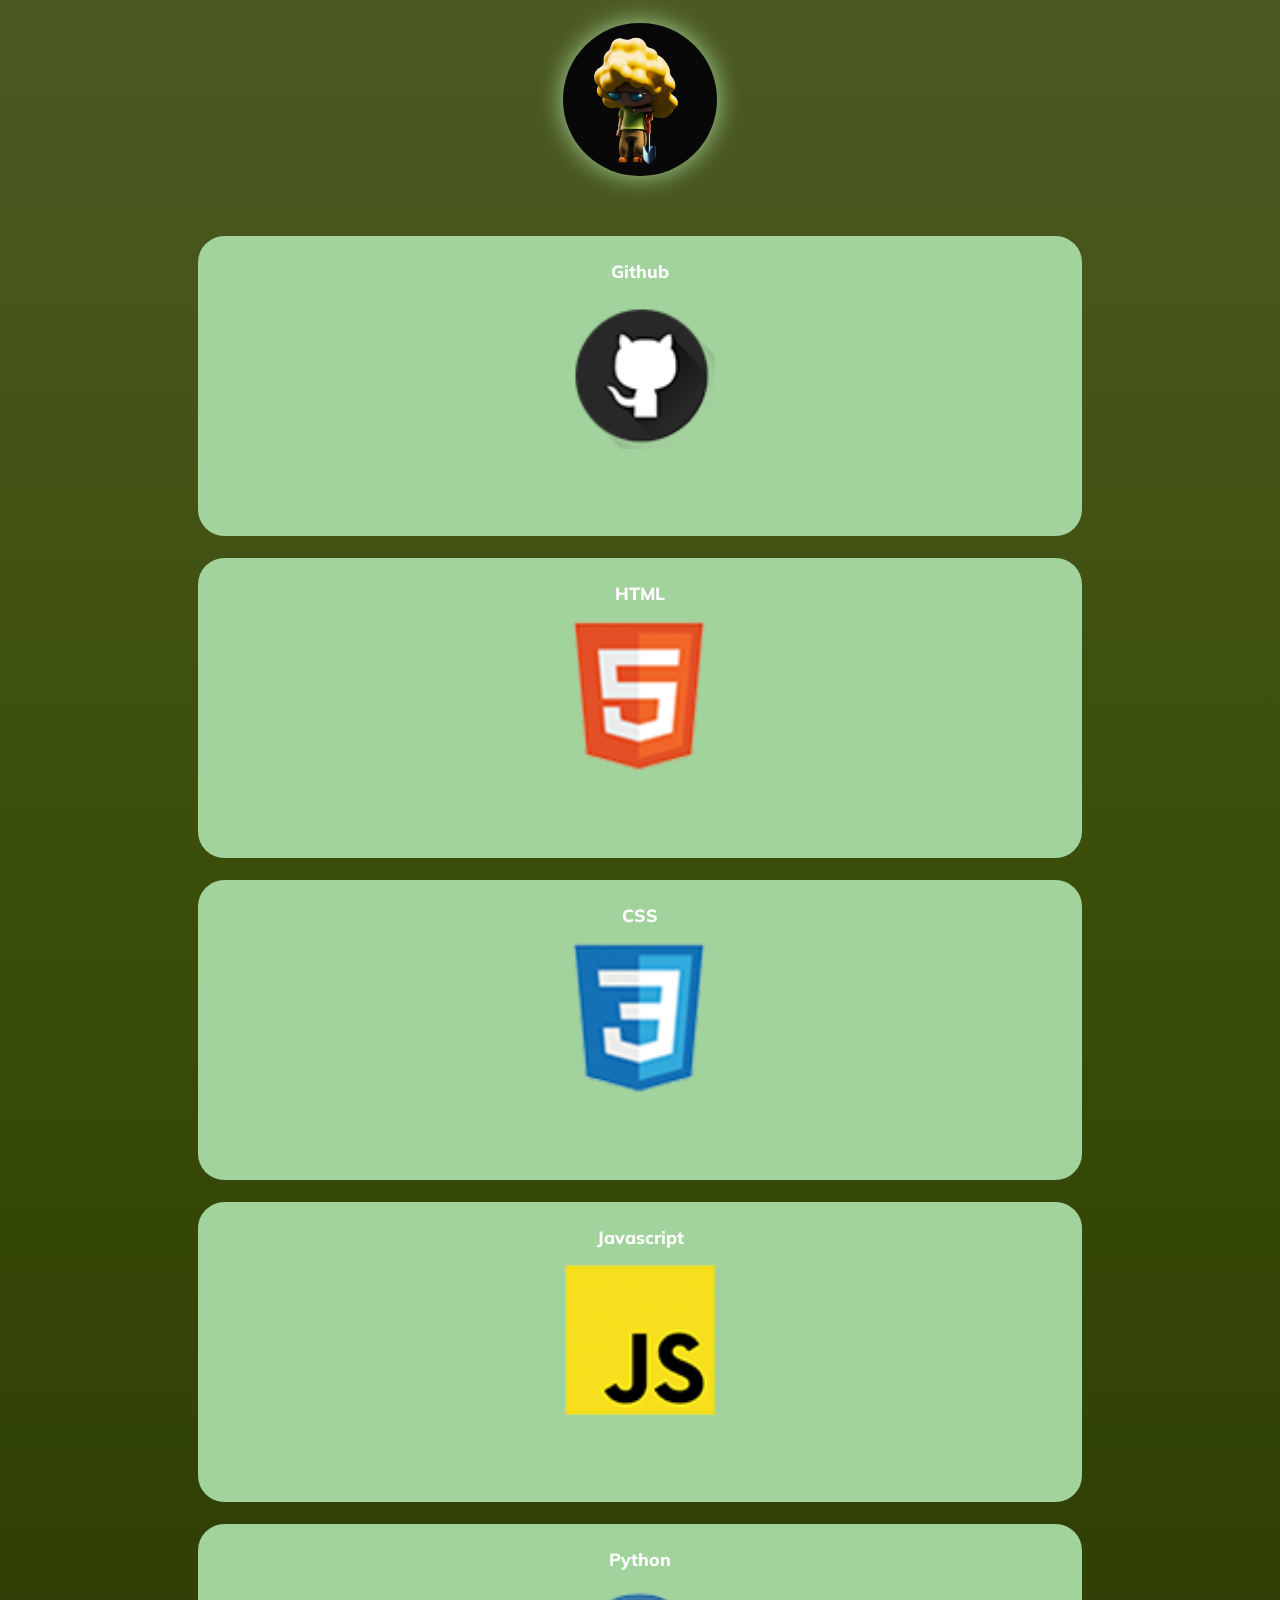
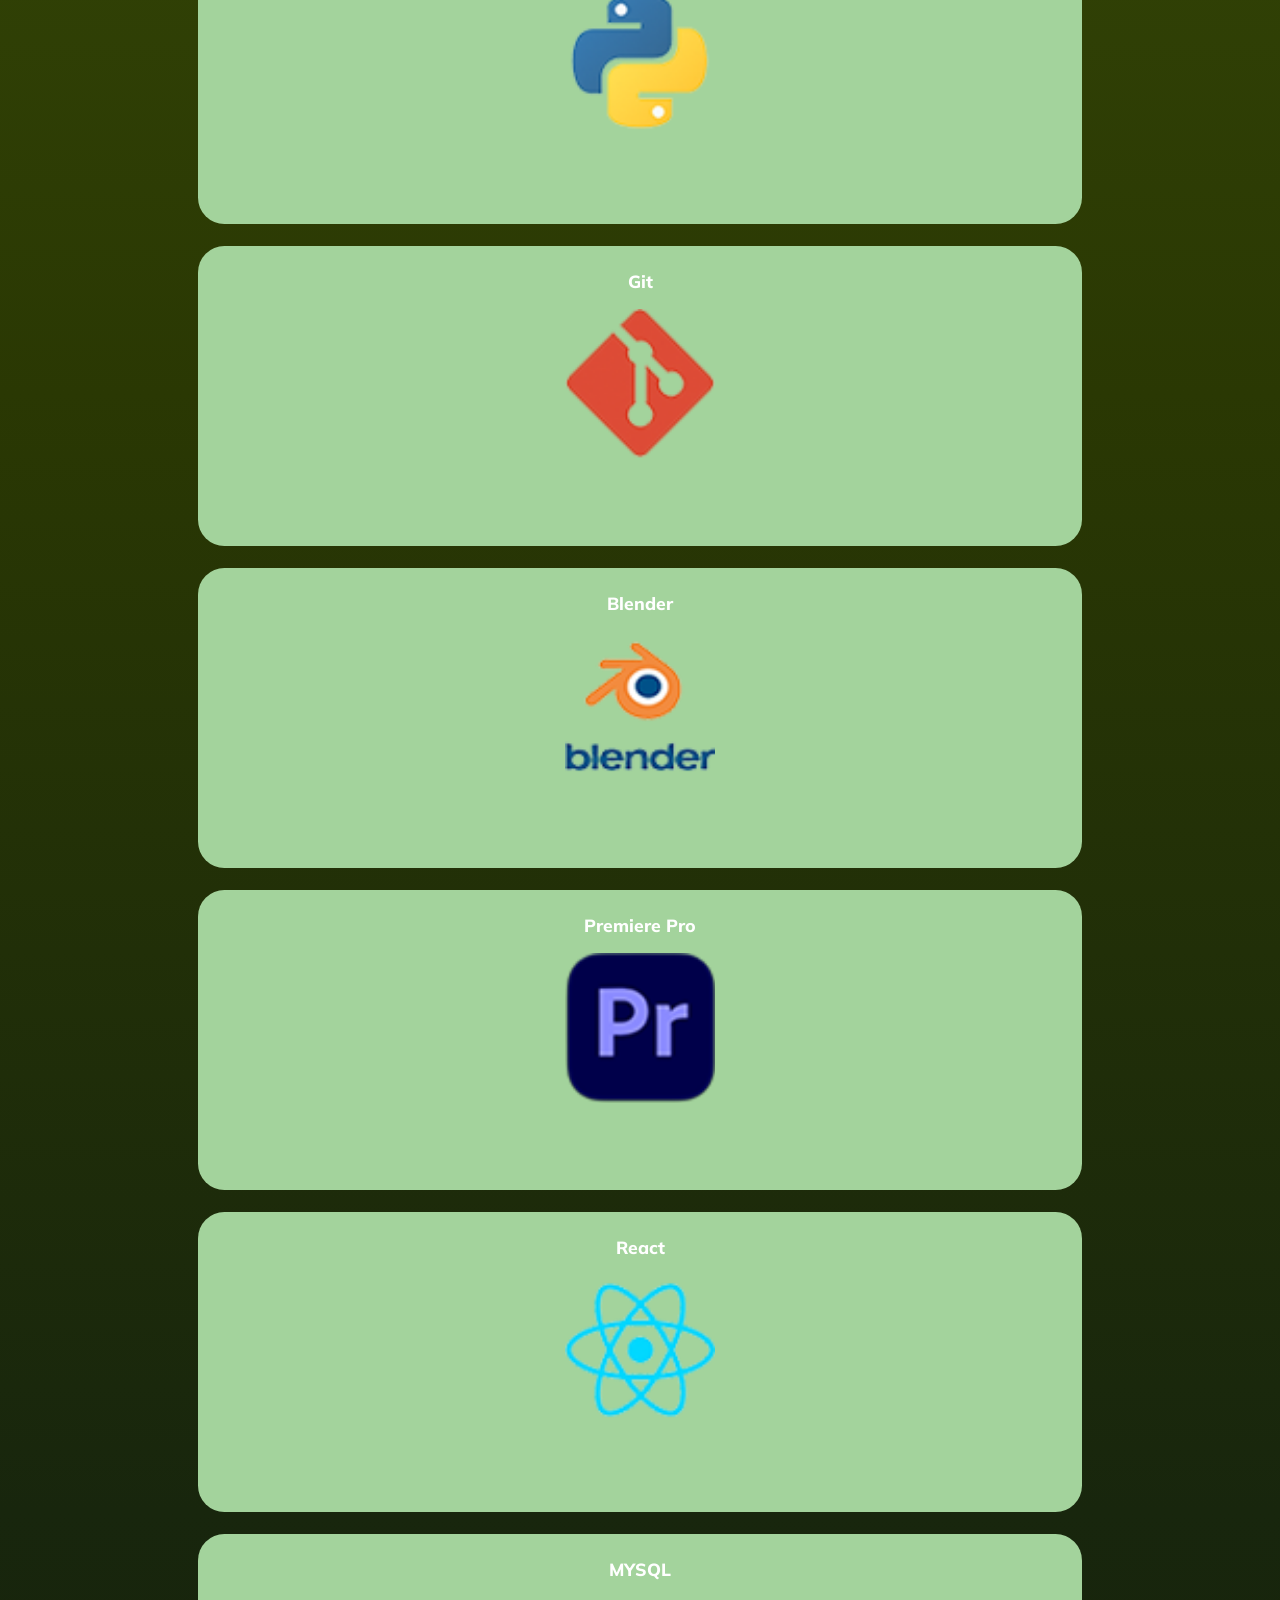
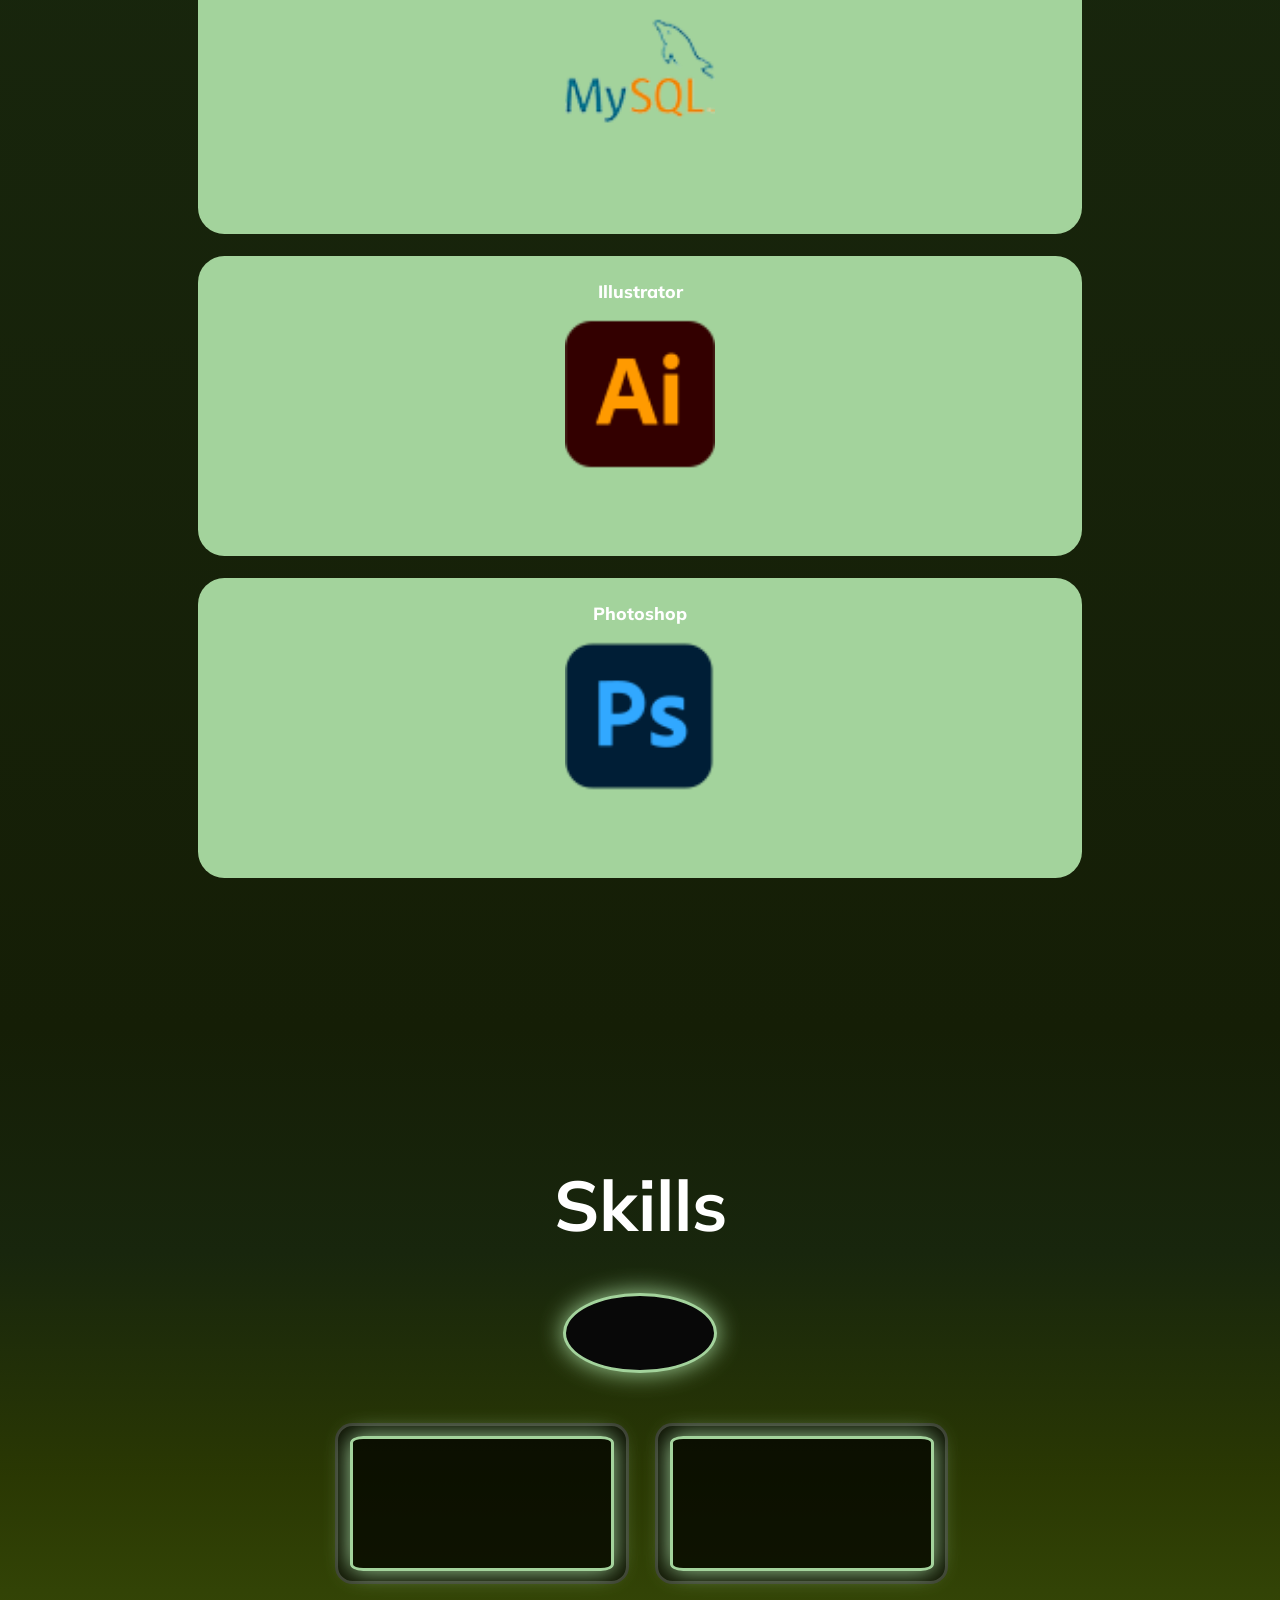
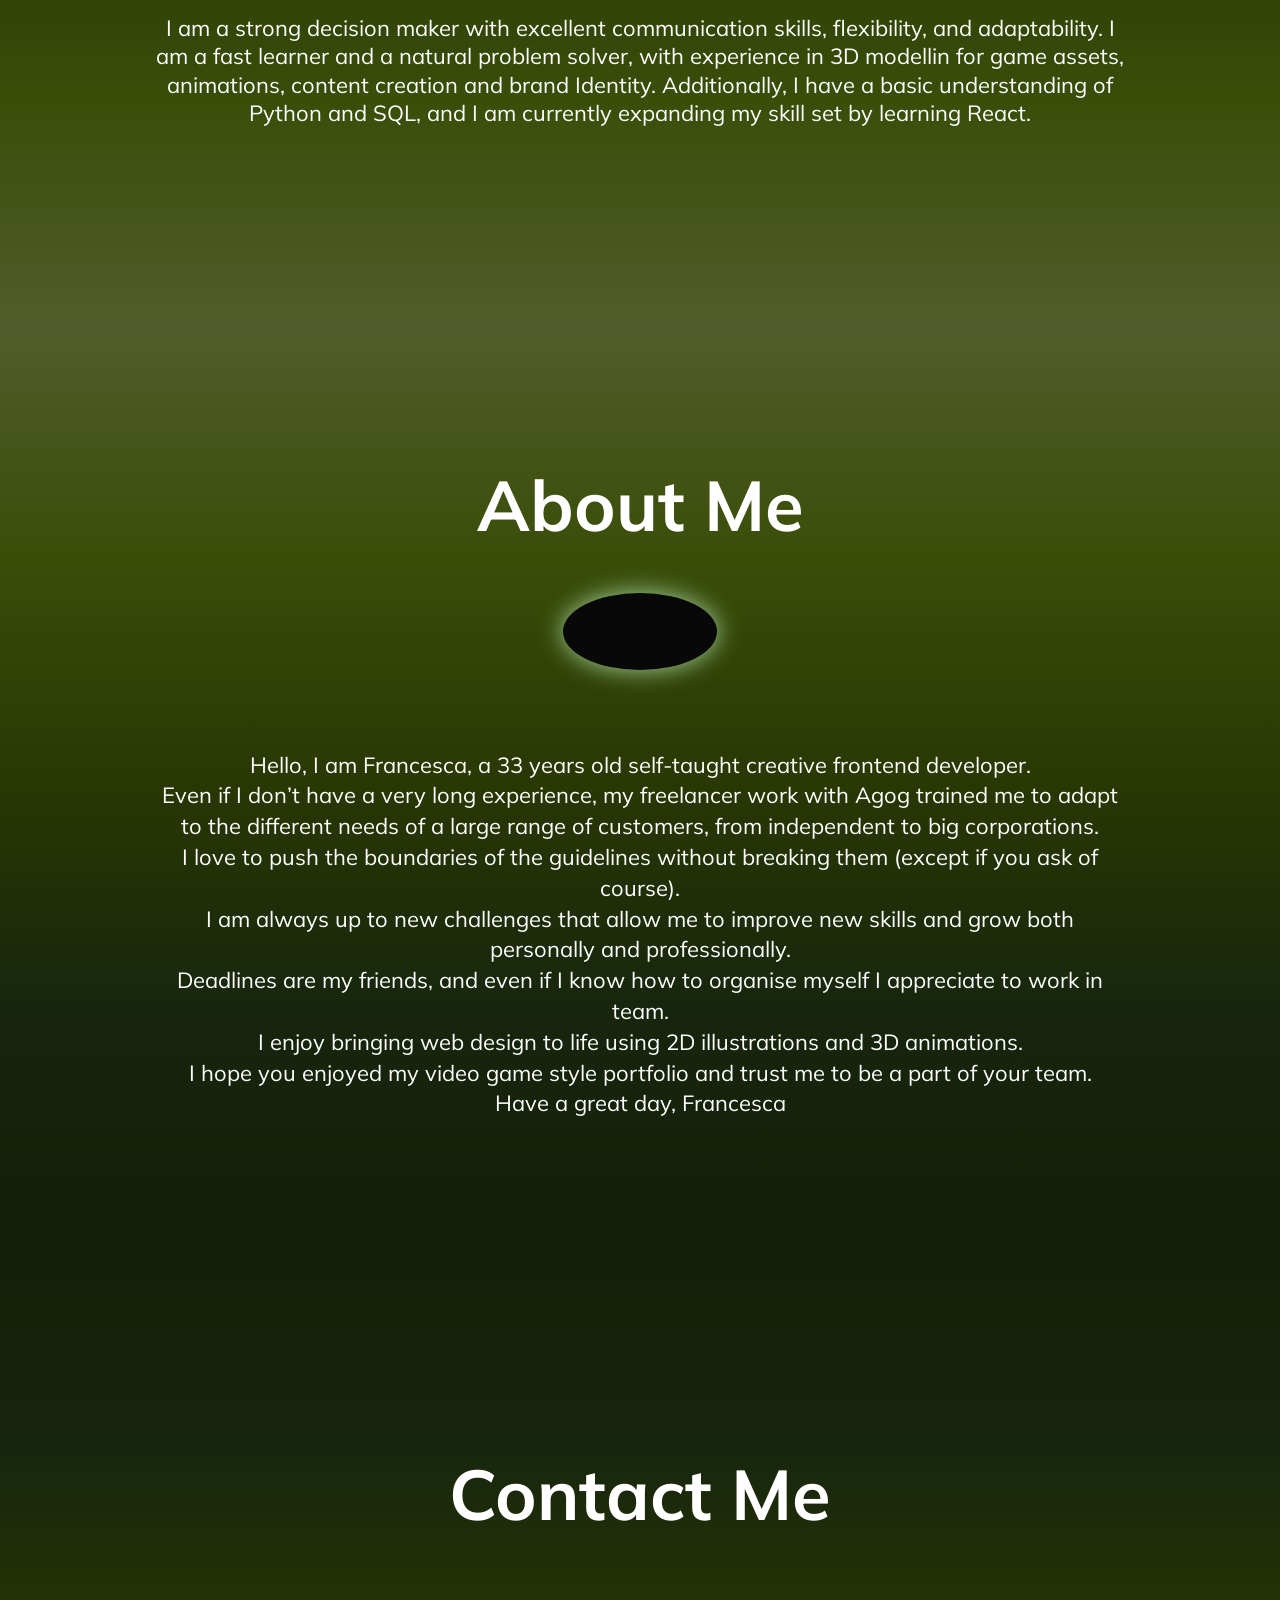
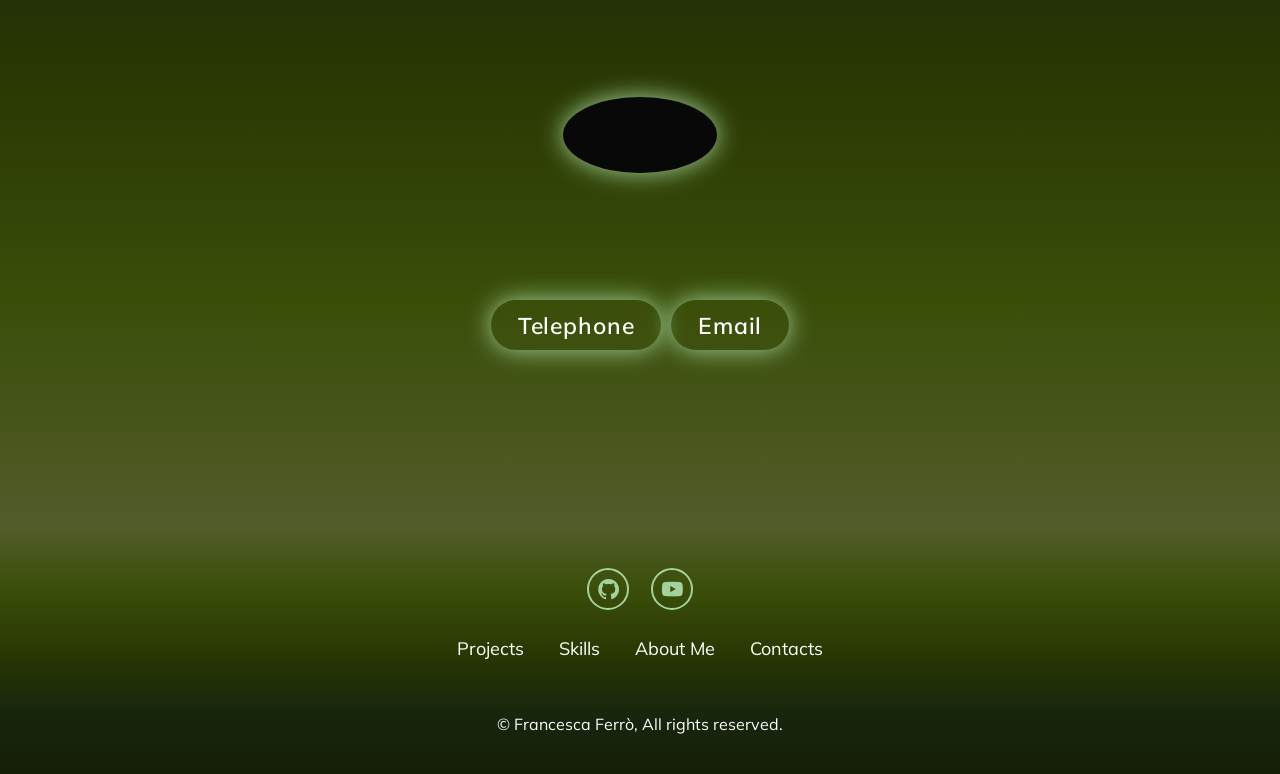
==== commit b416e966: "portfolio update" ====
--- a/index.html
+++ b/index.html
@@ -77,6 +77,67 @@
                             <span>KEY FEATURES:</span>
                             Fully responsive across mobile, tablet and desktop using media queries.
                             Character preview section featuring animations and engaging graphics.</p>
+                    </div>
+            </div>
+        </div>
+        <div class="timeline-items">
+            <div class="timeline-item">
+                <div class="timeline-dot"></div>
+                    <div class="timeline-title">404-Page</div>
+                    <div class="timeline-content">
+                        <a href="https://francesca-effe.github.io/404_page/"><video autoplay loop muted preload="none">
+                            <source src="./images/404_Desktop0001-0158.mp4" type="video/mp4">
+                        </video></a>
+                        <p> <span>OVERVIEW:</span>
+                            Design 404 error page <br>
+                            <span>MY ROLE: (Solo assignment)</span>
+                            As a frontend developer and Designer, I built responsive layouts and 3D elements to give an innovative interpretation of a "page not found" to give the user a better experience of a moment of frustration <br>
+                            <span>TECHNOLOGIES:</span>
+                            Languages: HTML, CSS, javascript <br>
+                            Tools: VSCode, Git/Github, Photoshop, Blender, Premiere Pro, Google chrome(dev tool). <br>
+                            <span>KEY FEATURES:</span>
+                            Fully responsive across mobile, tablet and desktop using media queries.
+                            </p>
+                    </div>
+            </div>
+        </div>
+        <div class="timeline-items">
+            <div class="timeline-item">
+                <div class="timeline-dot"></div>
+                    <div class="timeline-title">Atika the Blue Quest-CW3</div>
+                    <div class="timeline-content">
+                        <a href="https://store.epicgames.com/fr/p/atika-the-blue-quest-947d2d"><video autoplay loop muted preload="none">
+                            <source src="./images/Atika_TheBlueQuest_Trailer.webm" type="video/webm">
+                        </video></a>
+                        <p> <span>OVERVIEW:</span>
+                            3D model and NFT creation for a web3 videogame available on playstore <br>
+                            <span>MY ROLE: (team assignment)</span>
+                            As a 3D artist and Designer, my role focused on the creation, rigging, and animation of the main character models while ensuring seamless integration into Unreal Engine.<br>
+                            <span>TECHNOLOGIES:</span>
+                            Tools: Photoshop, Blender, Premiere Pro<br>
+                            <span>KEY FEATURES:</span>
+                            Fully rigged models, maintaining fidelity and optimization across platforms. 
+                            </p>
+                    </div>
+            </div>
+        </div>
+        <div class="timeline-items">
+            <div class="timeline-item">
+                <div class="timeline-dot"></div>
+                    <div class="timeline-title">GRK-Gallery (Paris)</div>
+                    <div class="timeline-content">
+                        <a href="https://www.grkgallery.com/"><video autoplay loop muted preload="none">
+                            <source src="./images/GRK_VirtualTour_Statue.webm" type="video/webm">
+                        </video></a>
+                        <p> <span>OVERVIEW:</span>
+                            3D sculpt of the statue of "the Marianne", which was physically expose in the Senate in Paris, and virtual tour of GRK Gallery. This combination of physical and digital bridges the gap between traditional and modern, inviting a global audience to engage with the work of Ghass. <br>
+                            <span>MY ROLE: (team assignment)</span>
+                            As a 3D artist and Designer, my role was to blend traditional french cultural identity with contemporary artistic elements, and let the users experience the artist's vision in an interactive and engaging format.<br>
+                            <span>TECHNOLOGIES:</span>
+                            Tools: Photoshop, Blender, Premiere Pro<br>
+                            <span>KEY FEATURES:</span>
+                            Sculpt and model of the bust of "the Marianne de Ghass" ready for the foundry and an artistic journey behind Ghass's collection. 
+                            </p>
                     </div>
             </div>
         </div>
--- a/style.css
+++ b/style.css
@@ -288,12 +288,12 @@
     font-size: 40px;
     font-weight: 800;
     color: white;
-    margin: 6px 0 15px;
+    margin: 26px 15px;
 }
 .timeline-content{
     background-color: #0808085f;
     border: 3px solid var(--main-color);
-    padding: 30px 30px;
+    padding: 50px 30px;
     border-radius: 4rem;
     box-shadow: 0 0 10px var(--main-color);
     cursor: pointer;
@@ -329,7 +329,7 @@
 .projects-img video{
     background: var(--bg-color);
     position: relative;
-    width: 12vw;
+    width: 6vw;
     height: auto;
     border-radius: 50%;
     box-shadow: 0 0 25px var(--main-color);
@@ -394,10 +394,15 @@
     display: flex;
     flex-direction: column;
     text-align: center;
-    max-height: 200px;
+    max-height: 100px;
     justify-content: center;
     align-items: center;
     padding: 12rem 5rem;
+}
+.tools-info img{
+    flex: 1;
+    max-width: 150px;
+    max-height: 150px;
 }
 .tools-info h4{
     font-size: 2rem;
@@ -406,9 +411,6 @@
     text-align: center;
     color: var(--text-color);
     margin:  10px auto;
-}
-.tools-info img{
-  /*   margin: auto; */
 }
 
 /* skills */
@@ -691,6 +693,9 @@
     }
     .tools{
         padding-bottom: 7rem;
+    }
+    .tools-info img{
+        width: 50%;
     }
     .skills .wrapper{
         grid-template-columns: repeat(1,1fr);
@@ -778,4 +783,186 @@
         line-height: 3.5rem;
         font-size: 2.5rem;
     }
+}
+
+@media(max-width:400px){
+    #menu-icon{
+        display: block;
+    }
+    .navbar{
+        position: absolute;
+        top: 100%;
+        right: 0;
+        width: 50%;
+        padding: 1rem 3%;
+        background: rgba(0, 0, 0, 0.8);
+        backdrop-filter: blur(20px);
+        border-bottom-left-radius: 2rem;
+        border-left: 2px solid var(--main-color);
+        border-bottom: 2px solid var(--main-color);
+        display: none;
+    }
+    .navbar.active{
+        display: block;
+    }
+    .navbar a{
+        display: block;
+        font-size: 2rem;
+        margin: 3rem 0;
+        color: white;
+    }
+    .home{
+        flex-direction: column-reverse;
+        overflow: hidden;
+    }
+    .home-content h3{
+        font-size: 2.6rem;
+    }
+    .home-content h1{
+        font-size: 8rem;
+        margin-top: 3rem;
+    }
+    .home-content p{
+        max-width: 600px;
+        margin: 0px auto;
+    }
+    .home-img{
+        margin-top: 100px;
+    }
+    .home-img video{
+        width: 56vw;
+    }
+    .projects{
+        padding: 100px 15px;
+    }
+    .projects video{
+        margin-bottom: 3rem;
+        max-width: 250px;
+        max-height: 150px;
+        border-radius: 20px;
+       
+    }
+    .projects-img video{
+        border-radius: 50%;
+    }
+    .tools h2{
+        margin-bottom: 5rem;
+    }
+    .tools-img img{
+        margin-bottom: 30px;
+    }
+    .tools-info img{
+        width: 50%;
+    }
+
+    .tools-container{
+        grid-template-columns: repeat(1,1fr);
+    }
+    .skills-box video{
+        width: 35rem;
+    }
+    .skills-item{
+        padding: 30px 10px;
+    }
+    .aboutme-box p{
+        line-height: 3.5rem;
+        font-size: 2.5rem;
+    } 
+    .btn-group-contact{
+        gap: 10px;
+    }
+}
+@media(min-width:320px){
+    #menu-icon{
+        display: block;
+    }
+    .navbar{
+        position: absolute;
+        top: 100%;
+        right: 0;
+        width: 50%;
+        padding: 1rem 3%;
+        background: rgba(0, 0, 0, 0.8);
+        backdrop-filter: blur(20px);
+        border-bottom-left-radius: 2rem;
+        border-left: 2px solid var(--main-color);
+        border-bottom: 2px solid var(--main-color);
+        display: none;
+    }
+    .navbar.active{
+        display: block;
+    }
+    .navbar a{
+        display: block;
+        font-size: 2rem;
+        margin: 3rem 0;
+        color: white;
+    }
+    .home{
+        flex-direction: column-reverse;
+        overflow: hidden;
+    }
+    .home-content h3{
+        font-size: 2.6rem;
+    }
+    .home-content h1{
+        font-size: 8rem;
+        margin-top: 3rem;
+    }
+    .home-content p{
+        max-width: 600px;
+        margin: 0px auto;
+    }
+    .home-img{
+        margin-top: 100px;
+    }
+    .home-img video{
+        width: 56vw;
+    }
+    .projects{
+        padding: 100px 15px;
+    }
+    .projects video{
+        margin-bottom: 3rem;
+        max-width: 250px;
+        max-height: 150px;
+        border-radius: 20px;  
+    }
+    
+    .timeline-content video{
+       transform: translateX(-10px);
+    }
+    .projects-img video{
+        border-radius: 50%;
+    }
+    .tools h2{
+        margin-bottom: 5rem;
+    }
+    .tools-img img{
+        margin-bottom: 30px;
+    }
+    .tools-info img{
+        width: 50%;
+    }
+
+    .tools-container{
+        grid-template-columns: repeat(1,1fr);
+    }
+    .skills-box{
+        margin: 0;
+    }
+    .skills-box video{
+        width: 30rem;
+    }
+    .skills-item{
+        padding: 10px 10px;
+        margin: 0 0.2rem;
+    }
+    .aboutme-box p{
+        line-height: 3.5rem;
+        font-size: 2.5rem;
+    } 
+    .btn-group-contact{
+        gap: 10px;
+    }
 }
